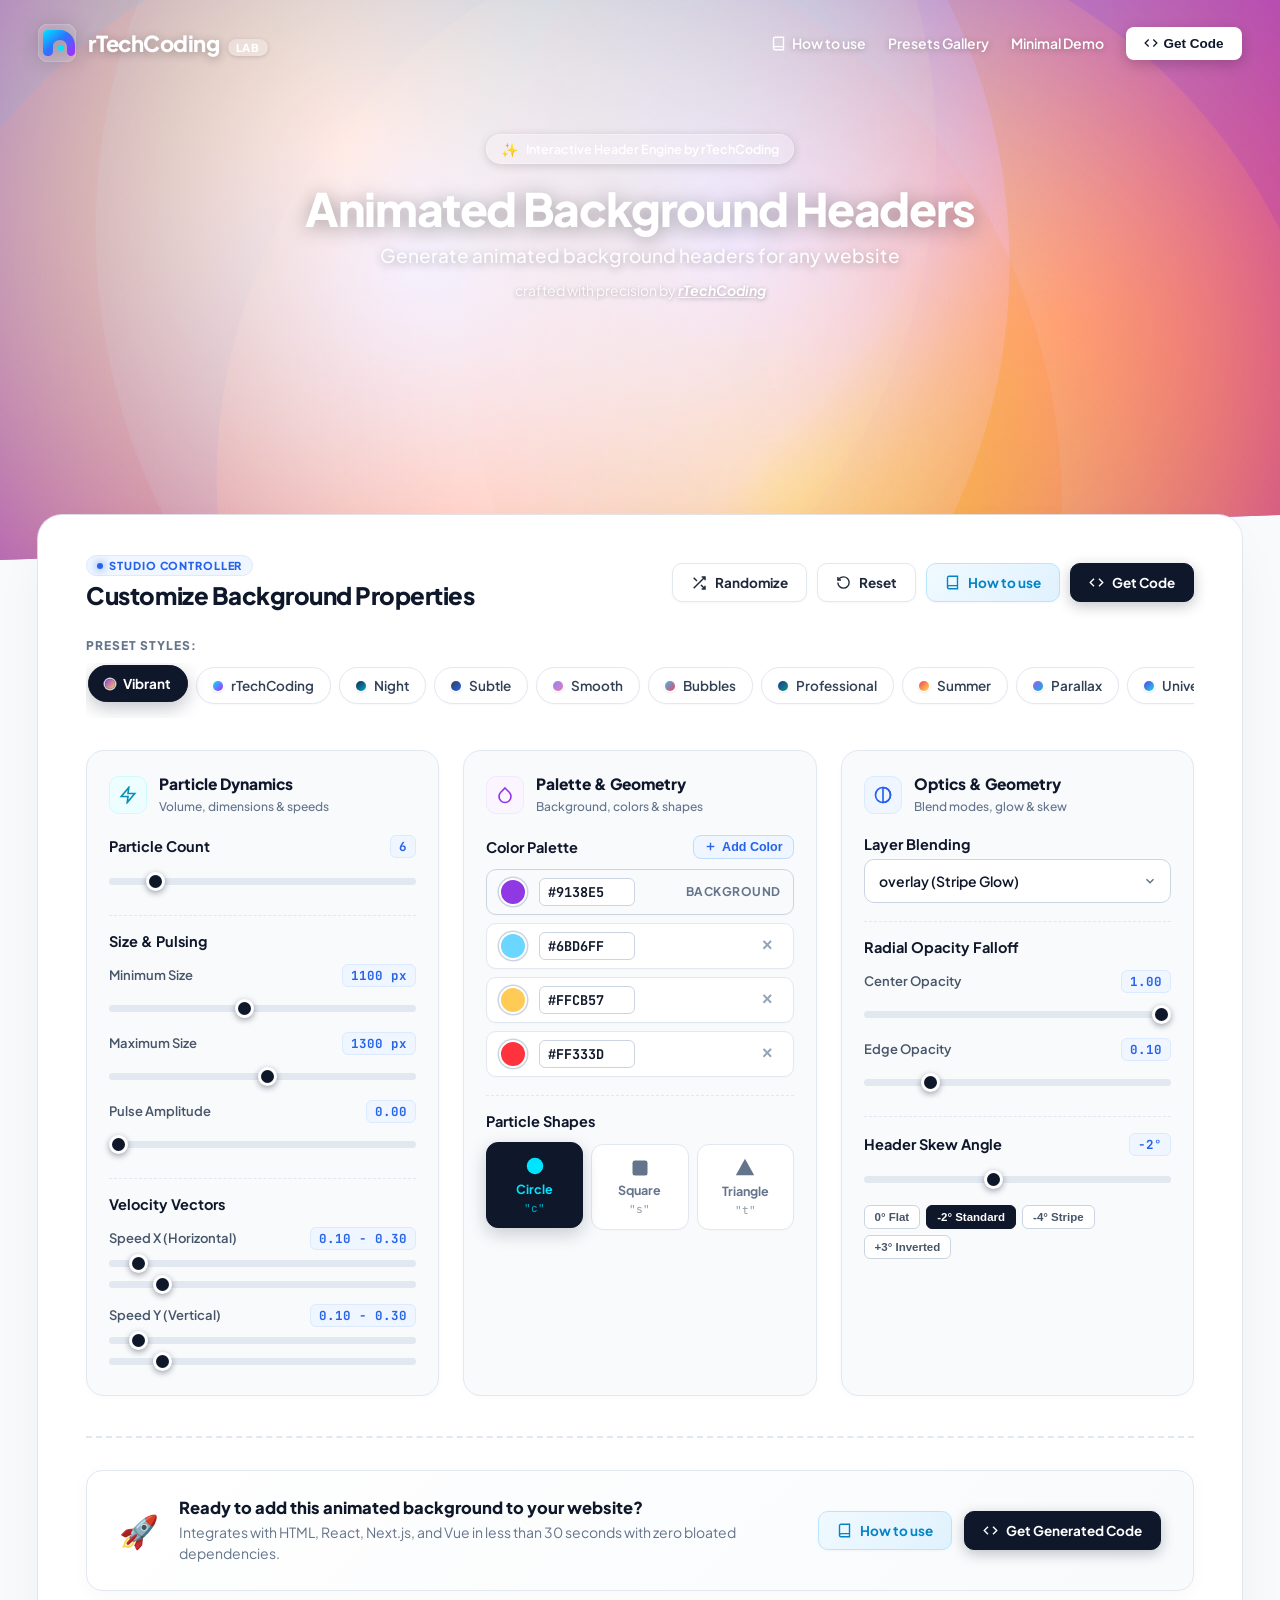
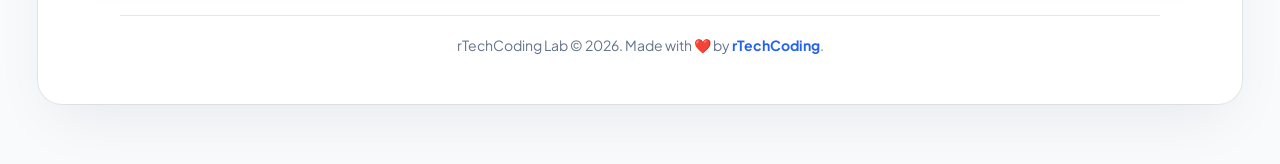
==== index.html @ a8a05273 "Fix formatting of stylesheet link in index.html changes" ====
<!DOCTYPE html>
<html lang="en">
<head>
  <meta charset="utf-8"> 
  <title>Animated Background Headers - Generate animated background headers for any website</title>
  <meta name="description" content="Generate animated background headers for any website. Interactive tool by rTechCoding replacing Finisher Header.">
  <meta name="viewport" content="width=device-width, initial-scale=1">
  <link rel="preconnect" href="https://fonts.googleapis.com">
  <link rel="preconnect" href="https://fonts.gstatic.com" crossorigin>
  <link href="https://fonts.googleapis.com/css2?family=Plus+Jakarta+Sans:wght@400;500;600;700;800&family=JetBrains+Mono:wght@500;700&display=swap" rel="stylesheet">
  <link rel="stylesheet" href="styles.css"> 
  <link rel="icon" type="image/svg+xml" href="data:image/svg+xml,<svg xmlns='http://www.w3.org/2000/svg' viewBox='0 0 100 100'><defs><linearGradient id='g' x1='0%25' y1='0%25' x2='100%25' y2='100%25'><stop offset='0%25' stop-color='%2300E5FF'/><stop offset='50%25' stop-color='%232878FF'/><stop offset='100%25' stop-color='%23B323FF'/></linearGradient></defs><rect width='100' height='100' rx='24' fill='%23050918'/><path d='M25 15 C18 15 12 21 12 30 L12 70 C12 78 18 84 26 84 C34 84 40 78 40 70 L40 56 C40 48 48 40 58 40 C68 40 76 48 76 58 L76 72 C76 79 82 84 89 84 C96 84 100 79 100 72 L100 54 C100 32 82 15 60 15 Z' fill='url(%23g)' transform='scale(0.85) translate(8,8)'/></svg>">
</head>
<body>

  <!-- =========================================================================
       1. The Live Animated Header (Hero Section)
       ========================================================================= -->
  <div class="header finisher-header rtechcoding-header" id="mainHeader">
    
    <!-- Top Nav -->
    <header class="top-nav center wide">
      <a href="#" class="brand-link" title="rTechCoding Header Generator">
        <svg class="brand-logo-svg" viewBox="0 0 38 38" fill="none" xmlns="http://www.w3.org/2000/svg">
          <defs>
            <linearGradient id="brandGrad" x1="0%" y1="0%" x2="100%" y2="100%">
              <stop offset="0%" stop-color="#00E5FF"/>
              <stop offset="45%" stop-color="#2878FF"/>
              <stop offset="100%" stop-color="#B323FF"/>
            </linearGradient>
          </defs>
          <rect width="38" height="38" rx="10" fill="rgba(255,255,255,0.18)" stroke="rgba(255,255,255,0.25)" stroke-width="1"/>
          <path d="M10 6 C7 6 5 8 5 11 L5 27 C5 30 7 32 10 32 C13 32 15 30 15 27 L15 22 C15 19 18 16 22 16 C26 16 29 19 29 23 L29 28 C29 30 31 32 33 32 C35 32 37 30 37 28 L37 21 C37 13 30 6 22 6 Z" fill="url(#brandGrad)"/>
          <circle cx="23" cy="24" r="3" fill="#00E5FF"/>
        </svg>
        <div class="brand-text-wrap">
          <span class="brand-name">rTechCoding</span>
          <span class="brand-tag">Lab</span>
        </div>
      </a>

      <div class="fake-menu">
        <a href="javascript:void(0)" class="fake-menu-item" id="topNavHowToUse">
          <svg width="15" height="15" viewBox="0 0 24 24" fill="none" stroke="currentColor" stroke-width="2.2"><path d="M4 19.5A2.5 2.5 0 0 1 6.5 17H20"/><path d="M6.5 2H20v20H6.5A2.5 2.5 0 0 1 4 19.5v-15A2.5 2.5 0 0 1 6.5 2z"/></svg>
          How to use
        </a>
        <a href="demo-presets.html" class="fake-menu-item">Presets Gallery</a>
        <a href="demo-minimal.html" class="fake-menu-item">Minimal Demo</a>
        <span class="fake-menu-item">
          <button class="btn-top-cta" id="topNavGetCode">
            <svg width="14" height="14" viewBox="0 0 24 24" fill="none" stroke="currentColor" stroke-width="2.2"><polyline points="16 18 22 12 16 6"/><polyline points="8 6 2 12 8 18"/></svg>
            Get Code
          </button>
        </span>
      </div>
    </header>

    <!-- Intro Text -->
    <div class="intro center narrow">
      <div class="intro-pill">
        <span class="sparkle-icon">✨</span>
        <span>Interactive Header Engine by rTechCoding</span>
      </div>
      <h1>Animated Background Headers</h1>
      <h3>Generate animated background headers for any website</h3>
      <div class="signature">
        crafted with precision by <a href="https://rtechcoding.com" target="_blank" rel="noopener">rTechCoding</a>
      </div>
    </div>

  </div>

  <!-- =========================================================================
       2. Configuration Controls Studio (High Aesthetics Upgrade)
       ========================================================================= -->
  <main class="content center wide">
    
    <!-- Studio Header & Action Bar -->
    <div class="studio-header-bar">
      <div class="studio-title-block">
        <div class="studio-badge">
          <span class="pulse-dot"></span>
          <span>STUDIO CONTROLLER</span>
        </div>
        <h2 class="studio-heading">Customize Background Properties</h2>
      </div>

      <!-- Action Buttons -->
      <div class="buttons">
        <button class="btn-action btn-random" id="btnRandomize" title="Randomize Configuration">
          <svg width="16" height="16" viewBox="0 0 24 24" fill="none" stroke="currentColor" stroke-width="2.2"><path d="M16 3h5v5M4 20L21 3M21 16v5h-5M15 15l6 6M4 4l5 5"/></svg>
          <span>Randomize</span>
        </button>
        <button class="btn-action" id="btnReset" title="Reset to Defaults">
          <svg width="15" height="15" viewBox="0 0 24 24" fill="none" stroke="currentColor" stroke-width="2.2"><path d="M3 12a9 9 0 1 0 9-9 9.75 9.75 0 0 0-6.74 2.74L3 8"/><path d="M3 3v5h5"/></svg>
          <span>Reset</span>
        </button>
        <button class="btn-action btn-how-to-use" id="btnHowToUse" title="Open Implementation Guide">
          <svg width="15" height="15" viewBox="0 0 24 24" fill="none" stroke="currentColor" stroke-width="2.2"><path d="M4 19.5A2.5 2.5 0 0 1 6.5 17H20"/><path d="M6.5 2H20v20H6.5A2.5 2.5 0 0 1 4 19.5v-15A2.5 2.5 0 0 1 6.5 2z"/></svg>
          <span>How to use</span>
        </button>
        <button class="btn-action btn-code btn-glow" id="btnGetCode" title="Export Ready Code">
          <svg width="15" height="15" viewBox="0 0 24 24" fill="none" stroke="currentColor" stroke-width="2.2"><polyline points="16 18 22 12 16 6"/><polyline points="8 6 2 12 8 18"/></svg>
          <span>Get Code</span>
        </button>
      </div>
    </div>

    <!-- Presets Palette Bar with Visual Color Dots -->
    <div class="presets-section">
      <span class="presets-label">Preset Styles:</span>
      <div class="presets" id="presetsBar">
        <div class="toggle active" data-preset="vibrant">
          <span class="preset-dot" style="background: linear-gradient(135deg, #9138e5, #ffcb57);"></span>
          <span>Vibrant</span>
        </div>
        <div class="toggle" data-preset="rtechcyber">
          <span class="preset-dot" style="background: linear-gradient(135deg, #00E5FF, #B323FF);"></span>
          <span>rTechCoding</span>
        </div>
        <div class="toggle" data-preset="night">
          <span class="preset-dot" style="background: linear-gradient(135deg, #142850, #00a8cc);"></span>
          <span>Night</span>
        </div>
        <div class="toggle" data-preset="subtle">
          <span class="preset-dot" style="background: linear-gradient(135deg, #374151, #2563eb);"></span>
          <span>Subtle</span>
        </div>
        <div class="toggle" data-preset="smooth">
          <span class="preset-dot" style="background: linear-gradient(135deg, #818cf8, #f472b6);"></span>
          <span>Smooth</span>
        </div>
        <div class="toggle" data-preset="bubbles">
          <span class="preset-dot" style="background: linear-gradient(135deg, #38bdf8, #f43f5e);"></span>
          <span>Bubbles</span>
        </div>
        <div class="toggle" data-preset="professional">
          <span class="preset-dot" style="background: linear-gradient(135deg, #1e3a8a, #0d9488);"></span>
          <span>Professional</span>
        </div>
        <div class="toggle" data-preset="summer">
          <span class="preset-dot" style="background: linear-gradient(135deg, #f43f5e, #fde047);"></span>
          <span>Summer</span>
        </div>
        <div class="toggle" data-preset="parallax">
          <span class="preset-dot" style="background: linear-gradient(135deg, #a855f7, #06b6d4);"></span>
          <span>Parallax</span>
        </div>
        <div class="toggle" data-preset="universe">
          <span class="preset-dot" style="background: linear-gradient(135deg, #4f46e5, #22d3ee);"></span>
          <span>Universe</span>
        </div>
      </div>
    </div>

    <!-- 3-Column Configuration Grid with Dedicated Control Cards -->
    <div class="configure-wrap">
      <div class="config">

        <!-- Column 1: Particles, Size, Speed -->
        <div class="control-card">
          <div class="card-header">
            <div class="card-icon-wrap icon-cyan">
              <svg width="18" height="18" viewBox="0 0 24 24" fill="none" stroke="currentColor" stroke-width="2.2"><path d="M13 2L3 14h9l-1 8 10-12h-9l1-8z"/></svg>
            </div>
            <div class="card-header-text">
              <h4>Particle Dynamics</h4>
              <span class="card-desc">Volume, dimensions & speeds</span>
            </div>
          </div>
          
          <!-- Count -->
          <div class="row">
            <div class="label">
              <span>Particle Count</span>
              <span class="sub-info" id="valCount">6</span>
            </div>
            <div class="slider-wrap">
              <input type="range" id="paramCount" min="1" max="40" step="1" value="6">
            </div>
          </div>

          <!-- Size & Pulse -->
          <div class="row divider-top">
            <div class="label">
              <span>Size & Pulsing</span>
            </div>
            
            <div class="sub-label">
              <span>Minimum Size</span>
              <span class="sub-info" id="valSizeMin">1100 px</span>
            </div>
            <div class="slider-wrap">
              <input type="range" id="paramSizeMin" min="20" max="2500" step="20" value="1100">
            </div>

            <div class="sub-label">
              <span>Maximum Size</span>
              <span class="sub-info" id="valSizeMax">1300 px</span>
            </div>
            <div class="slider-wrap">
              <input type="range" id="paramSizeMax" min="20" max="2500" step="20" value="1300">
            </div>

            <div class="sub-label">
              <span>Pulse Amplitude</span>
              <span class="sub-info" id="valPulse">0.00</span>
            </div>
            <div class="slider-wrap">
              <input type="range" id="paramPulse" min="0" max="1" step="0.05" value="0">
            </div>
          </div>

          <!-- Speed -->
          <div class="row divider-top">
            <div class="label">
              <span>Velocity Vectors</span>
            </div>

            <div class="sub-label">
              <span>Speed X (Horizontal)</span>
              <span class="sub-info" id="valSpeedX">0.10 - 0.30</span>
            </div>
            <div class="dual-range-track">
              <input type="range" id="paramSpeedXMin" min="0" max="1.5" step="0.05" value="0.10">
              <input type="range" id="paramSpeedXMax" min="0" max="2.0" step="0.05" value="0.30">
            </div>

            <div class="sub-label" style="margin-top: 10px;">
              <span>Speed Y (Vertical)</span>
              <span class="sub-info" id="valSpeedY">0.10 - 0.30</span>
            </div>
            <div class="dual-range-track">
              <input type="range" id="paramSpeedYMin" min="0" max="1.5" step="0.05" value="0.10">
              <input type="range" id="paramSpeedYMax" min="0" max="2.0" step="0.05" value="0.30">
            </div>
          </div>

        </div>

        <!-- Column 2: Colors & Shapes -->
        <div class="control-card">
          <div class="card-header">
            <div class="card-icon-wrap icon-purple">
              <svg width="18" height="18" viewBox="0 0 24 24" fill="none" stroke="currentColor" stroke-width="2.2"><path d="M12 2.69l5.66 5.66a8 8 0 1 1-11.31 0z"/></svg>
            </div>
            <div class="card-header-text">
              <h4>Palette & Geometry</h4>
              <span class="card-desc">Background, colors & shapes</span>
            </div>
          </div>

          <!-- Colors -->
          <div class="row">
            <div class="color-title">
              <span class="label" style="margin: 0;">Color Palette</span>
              <button class="add" id="btnAddColor">
                <svg width="13" height="13" viewBox="0 0 24 24" fill="none" stroke="currentColor" stroke-width="2.5"><line x1="12" y1="5" x2="12" y2="19"/><line x1="5" y1="12" x2="19" y2="12"/></svg>
                <span>Add Color</span>
              </button>
            </div>

            <div class="colors-wrap">
              <!-- Background Swatch -->
              <div class="swatch-row swatch-row-bg">
                <div class="swatch">
                  <div class="swatch-preview" id="bgSwatchPreview" style="background-color: #9138e5;">
                    <input type="color" id="paramBgColor" value="#9138e5">
                  </div>
                  <input type="text" class="color-hex-text" id="paramBgColorText" value="#9138E5">
                </div>
                <span class="badge-bg-label">Background</span>
              </div>

              <!-- Particle Colors List -->
              <div id="particleColorsList" class="colors-wrap">
                <!-- Dynamically populated -->
              </div>
            </div>
          </div>

          <!-- Shapes with SVG Icons -->
          <div class="row divider-top">
            <div class="label">
              <span>Particle Shapes</span>
            </div>
            <div class="shapes-modern-grid" id="shapesGroup">
              <div class="shape-toggle-card active" data-shape="c">
                <svg width="22" height="22" viewBox="0 0 24 24" fill="currentColor"><circle cx="12" cy="12" r="9"/></svg>
                <span class="shape-title">Circle</span>
                <span class="shape-code">"c"</span>
              </div>
              <div class="shape-toggle-card" data-shape="s">
                <svg width="20" height="20" viewBox="0 0 24 24" fill="currentColor"><rect x="3" y="3" width="18" height="18" rx="3"/></svg>
                <span class="shape-title">Square</span>
                <span class="shape-code">"s"</span>
              </div>
              <div class="shape-toggle-card" data-shape="t">
                <svg width="22" height="22" viewBox="0 0 24 24" fill="currentColor"><polygon points="12 2 22 20 2 20"/></svg>
                <span class="shape-title">Triangle</span>
                <span class="shape-code">"t"</span>
              </div>
            </div>
          </div>

        </div>

        <!-- Column 3: Blending, Opacity, Skew -->
        <div class="control-card">
          <div class="card-header">
            <div class="card-icon-wrap icon-blue">
              <svg width="18" height="18" viewBox="0 0 24 24" fill="none" stroke="currentColor" stroke-width="2.2"><circle cx="12" cy="12" r="10"/><path d="M12 2a10 10 0 0 1 0 20v-20z"/></svg>
            </div>
            <div class="card-header-text">
              <h4>Optics & Geometry</h4>
              <span class="card-desc">Blend modes, glow & skew</span>
            </div>
          </div>

          <!-- Blending Mode -->
          <div class="row">
            <div class="label">
              <span>Layer Blending</span>
            </div>
            <div class="select-wrapper">
              <select class="select-input" id="paramBlending">
                <option value="overlay" selected>overlay (Stripe Glow)</option>
                <option value="screen">screen (High Brightness)</option>
                <option value="lighten">lighten (Ambient Tint)</option>
                <option value="color-dodge">color-dodge (Cyber Glow)</option>
                <option value="soft-light">soft-light (Delicate Contrast)</option>
                <option value="hard-light">hard-light (Punchy)</option>
                <option value="none">none (Solid source-over)</option>
              </select>
              <svg class="select-arrow" width="14" height="14" viewBox="0 0 24 24" fill="none" stroke="currentColor" stroke-width="2.5"><polyline points="6 9 12 15 18 9"/></svg>
            </div>
          </div>

          <!-- Opacity -->
          <div class="row divider-top">
            <div class="label">
              <span>Radial Opacity Falloff</span>
            </div>

            <div class="sub-label">
              <span>Center Opacity</span>
              <span class="sub-info" id="valOpacityCenter">1.00</span>
            </div>
            <div class="slider-wrap">
              <input type="range" id="paramOpacityCenter" min="0" max="1" step="0.05" value="1.00">
            </div>

            <div class="sub-label">
              <span>Edge Opacity</span>
              <span class="sub-info" id="valOpacityEdge">0.10</span>
            </div>
            <div class="slider-wrap">
              <input type="range" id="paramOpacityEdge" min="0" max="0.5" step="0.02" value="0.10">
            </div>
          </div>

          <!-- Skew -->
          <div class="row divider-top">
            <div class="label">
              <span>Header Skew Angle</span>
              <span class="sub-info" id="valSkew">-2°</span>
            </div>
            <div class="slider-wrap">
              <input type="range" id="paramSkew" min="-12" max="12" step="0.5" value="-2">
            </div>

            <div class="skew-quick-chips">
              <button class="chip-btn" data-skew="0">0° Flat</button>
              <button class="chip-btn active" data-skew="-2">-2° Standard</button>
              <button class="chip-btn" data-skew="-4">-4° Stripe</button>
              <button class="chip-btn" data-skew="3">+3° Inverted</button>
            </div>
          </div>

        </div>

      </div>
    </div>

    <!-- Quick Action Banner inside Content -->
    <div class="studio-bottom-banner">
      <div class="banner-badge-icon">🚀</div>
      <div class="banner-text">
        <h4>Ready to add this animated background to your website?</h4>
        <p>Integrates with HTML, React, Next.js, and Vue in less than 30 seconds with zero bloated dependencies.</p>
      </div>
      <div class="banner-actions">
        <button class="btn-action btn-how-to-use" onclick="document.getElementById('btnHowToUse').click()">
          <svg width="15" height="15" viewBox="0 0 24 24" fill="none" stroke="currentColor" stroke-width="2.2"><path d="M4 19.5A2.5 2.5 0 0 1 6.5 17H20"/><path d="M6.5 2H20v20H6.5A2.5 2.5 0 0 1 4 19.5v-15A2.5 2.5 0 0 1 6.5 2z"/></svg>
          <span>How to use</span>
        </button>
        <button class="btn-action btn-code btn-glow" onclick="document.getElementById('btnGetCode').click()">
          <svg width="15" height="15" viewBox="0 0 24 24" fill="none" stroke="currentColor" stroke-width="2.2"><polyline points="16 18 22 12 16 6"/><polyline points="8 6 2 12 8 18"/></svg>
          <span>Get Generated Code</span>
        </button>
      </div>
    </div>

    <!-- Footer -->
    <footer class="footer center wide">
      <p>rTechCoding Lab &copy; 2026. Made with ❤️ by <a href="https://rtechcoding.com" target="_blank" rel="noopener">rTechCoding</a>.</p>
    </footer>

  </main>

  <!-- =========================================================================
       3. "How to Use & All Code" POPUP MODAL (Opens on "How to use" or "Get Code")
       ========================================================================= -->
  <div class="modal-backdrop" id="howToUseModal">
    <div class="modal-window modal-wide">
      
      <!-- Modal Header -->
      <div class="modal-header">
        <div class="modal-title-wrap">
          <div class="modal-badge-tag">Implementation Guide</div>
          <h3>How to use Animated Background Headers</h3>
        </div>
        <button class="btn-close-modal" id="btnCloseModal" title="Close Popup">&times;</button>
      </div>

      <!-- Modal Body: Step by Step Guide & Code Sections -->
      <div class="modal-body">
        
        <!-- Step 1 -->
        <div class="modal-step">
          <div class="step-num-badge">1</div>
          <div class="step-details">
            <h4>Add HTML container element</h4>
            <p>Ensure your header container has a defined width and height, and add the <code>finisher-header</code> class.</p>
            <div class="code-snippet-box">
              <div class="code-snippet-header">
                <span>HTML</span>
                <button class="btn-copy-snippet" onclick="copySnippetText(this, 'step1Code')">Copy</button>
              </div>
              <pre class="hljs" id="step1Code"><code>&lt;<span class="hljs-tag">div</span> <span class="hljs-attr">class</span>=<span class="hljs-string">"header finisher-header"</span> <span class="hljs-attr">style</span>=<span class="hljs-string">"width: 100%; height: 350px;"</span>&gt;
  <span class="hljs-comment">&lt;!-- Your logo, navigation, or hero content --&gt;</span>
&lt;/<span class="hljs-tag">div</span>&gt;</code></pre>
            </div>
          </div>
        </div>

        <!-- Step 2 -->
        <div class="modal-step">
          <div class="step-num-badge">2</div>
          <div class="step-details">
            <h4>Include the library script</h4>
            <p>Download or link <code>rtechcoding-header.js</code> right before the closing <code>&lt;/body&gt;</code> tag.</p>
            <div class="code-snippet-box">
              <div class="code-snippet-header">
                <span>HTML</span>
                <button class="btn-copy-snippet" onclick="copySnippetText(this, 'step2Code')">Copy</button>
              </div>
              <pre class="hljs" id="step2Code"><code>&lt;<span class="hljs-tag">script</span> <span class="hljs-attr">src</span>=<span class="hljs-string">"rtechcoding-header.js"</span> <span class="hljs-attr">type</span>=<span class="hljs-string">"text/javascript"</span>&gt;&lt;/<span class="hljs-tag">script</span>&gt;</code></pre>
            </div>
            <div style="margin-top: 10px;">
              <a href="rtechcoding-header.js" download="rtechcoding-header.js" class="btn-download-script">
                <svg width="15" height="15" viewBox="0 0 24 24" fill="none" stroke="currentColor" stroke-width="2"><path d="M21 15v4a2 2 0 0 1-2 2H5a2 2 0 0 1-2-2v-4"/><polyline points="7 10 12 15 17 10"/><line x1="12" y1="15" x2="12" y2="3"/></svg>
                <span>Download rtechcoding-header.js</span>
              </a>
            </div>
          </div>
        </div>

        <!-- Step 3 -->
        <div class="modal-step">
          <div class="step-num-badge">3</div>
          <div class="step-details">
            <h4>Run the script with your custom configuration</h4>
            <p>Paste your current customized settings below. This live snippet updates automatically with all slider and color adjustments from the studio:</p>
            <div class="code-snippet-box">
              <div class="code-snippet-header">
                <span>JAVASCRIPT</span>
                <button class="btn-copy-snippet" id="btnCopyStep3">Copy Script</button>
              </div>
              <pre class="hljs" id="step3Code"><code></code></pre>
            </div>
          </div>
        </div>

      </div>

      <!-- Modal Footer -->
      <div class="modal-footer">
        <button class="btn-action" id="btnCopyFullSnippet">
          <span>📋</span> Copy Full HTML + JS
        </button>
        <button class="btn-action btn-code" id="btnModalCloseAction">Close</button>
      </div>

    </div>
  </div>

  <!-- Toast Notification -->
  <div class="toast" id="appToast">Code copied to clipboard!</div>

  <!-- Scripts -->
  <script src="rtechcoding-header.js"></script>
  <script src="app.js"></script>
</body>
</html>
---- styles.css ----
/* ==========================================================================
   rTechCoding Animated Background Headers - High Aesthetics Studio Styles
   ========================================================================== */

* {
  box-sizing: border-box;
  margin: 0;
  padding: 0;
}

html, body {
  width: 100%;
  min-height: 100%;
  font-family: 'Plus Jakarta Sans', -apple-system, BlinkMacSystemFont, 'Segoe UI', Roboto, sans-serif;
  color: #0f172a;
  background-color: #f8fafc;
  -webkit-font-smoothing: antialiased;
  -moz-osx-font-smoothing: grayscale;
}

/* ==========================================================================
   1. The Live Animated Header (Hero Area)
   ========================================================================== */

.finisher-header, .rtechcoding-header {
  position: relative;
  overflow: hidden;
  isolation: isolate;
  color: #ffffff;
  width: 100%;
  height: 560px;
  background-color: #9138e5;
  display: flex;
  flex-direction: column;
  justify-content: flex-start;
  transition: background-color 0.25s ease;
}

@media (max-width: 1040px) {
  .finisher-header, .rtechcoding-header {
    height: 480px;
  }
}

@media (max-width: 640px) {
  .finisher-header, .rtechcoding-header {
    height: 420px;
  }
}

/* Canvas element inserted dynamically */
.finisher-canvas, .rtechcoding-canvas {
  position: absolute;
  top: 0;
  left: 0;
  width: 100%;
  height: 100%;
  z-index: 0;
  pointer-events: none;
}

/* Containers */
.center {
  margin: 0 auto;
}

.center.wide {
  width: 1220px;
  max-width: 94%;
}

.center.narrow {
  width: 760px;
  max-width: 92%;
}

/* ==========================================================================
   Header Navigation Bar
   ========================================================================== */

header.top-nav {
  display: flex;
  justify-content: space-between;
  align-items: center;
  padding: 24px 0;
  position: relative;
  z-index: 10;
}

.brand-link {
  display: flex;
  align-items: center;
  gap: 12px;
  text-decoration: none;
  color: #ffffff;
}

.brand-logo-svg {
  width: 38px;
  height: 38px;
  filter: drop-shadow(0 2px 10px rgba(0, 0, 0, 0.3));
}

.brand-text-wrap {
  display: flex;
  align-items: baseline;
  gap: 8px;
}

.brand-name {
  font-weight: 800;
  font-size: 22px;
  letter-spacing: -0.02em;
  color: #ffffff;
  text-shadow: 0 2px 10px rgba(0, 0, 0, 0.3);
}

.brand-tag {
  font-size: 11px;
  font-weight: 800;
  text-transform: uppercase;
  letter-spacing: 0.08em;
  padding: 2px 8px;
  border-radius: 9999px;
  background: rgba(255, 255, 255, 0.25);
  color: #ffffff;
  box-shadow: 0 1px 4px rgba(0, 0, 0, 0.15);
}

.fake-menu {
  display: flex;
  align-items: center;
}

.fake-menu-item {
  display: inline-flex;
  align-items: center;
  gap: 6px;
  margin-left: 22px;
  color: #ffffff;
  font-size: 14px;
  font-weight: 600;
  text-decoration: none;
  text-shadow: 0 1px 6px rgba(0, 0, 0, 0.25);
  transition: opacity 0.2s ease;
  cursor: pointer;
}

.fake-menu-item:hover {
  opacity: 0.8;
}

.btn-top-cta {
  display: inline-flex;
  align-items: center;
  gap: 6px;
  background: #ffffff;
  color: #0f172a;
  border: none;
  padding: 9px 18px;
  border-radius: 8px;
  font-weight: 700;
  font-size: 13.5px;
  cursor: pointer;
  box-shadow: 0 4px 14px rgba(0, 0, 0, 0.2);
  transition: all 0.2s ease;
}

.btn-top-cta:hover {
  background: #f1f5f9;
  transform: translateY(-1px);
}

/* ==========================================================================
   Header Intro Hero
   ========================================================================== */

.intro {
  text-align: center;
  display: flex;
  flex-direction: column;
  align-items: center;
  position: relative;
  z-index: 10;
  padding-top: 48px;
}

@media (max-width: 1200px) {
  .intro {
    padding-top: 30px;
  }
}

.intro-pill {
  display: inline-flex;
  align-items: center;
  gap: 8px;
  background: rgba(255, 255, 255, 0.18);
  backdrop-filter: blur(10px);
  -webkit-backdrop-filter: blur(10px);
  padding: 5px 14px;
  border-radius: 9999px;
  border: 1px solid rgba(255, 255, 255, 0.3);
  font-size: 12.5px;
  font-weight: 600;
  color: #ffffff;
  box-shadow: 0 2px 10px rgba(0, 0, 0, 0.15);
  margin-bottom: 8px;
}

.sparkle-icon {
  font-size: 14px;
}

.intro h1 {
  margin: 10px 0 8px;
  font-weight: 800;
  font-size: 46px;
  letter-spacing: -0.03em;
  line-height: 1.15;
  color: #ffffff;
  text-shadow: 0 3px 20px rgba(0, 0, 0, 0.35);
}

@media (max-width: 640px) {
  .intro h1 {
    font-size: 30px;
  }
}

.intro h3 {
  font-weight: 500;
  font-size: 19px;
  margin: 0 0 14px;
  color: rgba(255, 255, 255, 0.95);
  text-shadow: 0 2px 10px rgba(0, 0, 0, 0.3);
}

@media (max-width: 640px) {
  .intro h3 {
    font-size: 15px;
  }
}

.intro .signature {
  font-size: 14px;
  color: rgba(255, 255, 255, 0.9);
  text-shadow: 0 1px 4px rgba(0, 0, 0, 0.3);
}

.intro .signature a {
  text-decoration: underline;
  font-style: italic;
  font-weight: 700;
  color: #ffffff;
}

.intro .signature a:hover {
  text-decoration: none;
}

/* ==========================================================================
   2. Configuration Studio (Attractive Modern Card)
   ========================================================================== */

.content {
  position: relative;
  z-index: 20;
  background-color: #ffffff;
  border-radius: 24px;
  box-shadow: 0 24px 60px -15px rgba(15, 23, 42, 0.08), 0 0 0 1px rgba(226, 232, 240, 0.85);
  padding: 40px 48px;
  margin-top: -45px;
  margin-bottom: 60px;
}

@media (max-width: 900px) {
  .content {
    padding: 28px 24px;
    margin-top: -25px;
    border-radius: 16px;
  }
}

/* Studio Header & Action Bar */
.studio-header-bar {
  display: flex;
  justify-content: space-between;
  align-items: center;
  margin-bottom: 28px;
  flex-wrap: wrap;
  gap: 16px;
}

.studio-title-block {
  display: flex;
  flex-direction: column;
  gap: 4px;
}

.studio-badge {
  display: inline-flex;
  align-items: center;
  gap: 6px;
  font-size: 11px;
  font-weight: 800;
  letter-spacing: 0.08em;
  color: #2563eb;
  background: #eff6ff;
  border: 1px solid #dbeafe;
  padding: 3px 10px;
  border-radius: 9999px;
  width: fit-content;
}

.pulse-dot {
  width: 6px;
  height: 6px;
  border-radius: 50%;
  background: #2563eb;
  box-shadow: 0 0 8px #2563eb;
  animation: pulseDot 2s infinite;
}

@keyframes pulseDot {
  0% { transform: scale(0.9); opacity: 0.7; }
  50% { transform: scale(1.3); opacity: 1; }
  100% { transform: scale(0.9); opacity: 0.7; }
}

.studio-heading {
  font-size: 24px;
  font-weight: 800;
  color: #0f172a;
  letter-spacing: -0.02em;
}

/* Action Buttons (Randomize, Reset, How to Use, Get Code) */
.buttons {
  display: flex;
  align-items: center;
  gap: 10px;
  flex-wrap: wrap;
}

.btn-action {
  display: inline-flex;
  align-items: center;
  gap: 8px;
  padding: 10px 18px;
  font-size: 13.5px;
  font-weight: 700;
  border-radius: 10px;
  cursor: pointer;
  border: 1.5px solid #e2e8f0;
  background: #ffffff;
  color: #1e293b;
  box-shadow: 0 1px 3px rgba(0, 0, 0, 0.04);
  transition: all 0.2s cubic-bezier(0.16, 1, 0.3, 1);
  font-family: inherit;
}

.btn-action:hover {
  background: #f8fafc;
  border-color: #cbd5e1;
  transform: translateY(-2px);
  box-shadow: 0 6px 16px rgba(0, 0, 0, 0.08);
}

.btn-action.btn-how-to-use {
  background: linear-gradient(135deg, #f0f9ff 0%, #e0f2fe 100%);
  border-color: #bae6fd;
  color: #0284c7;
}

.btn-action.btn-how-to-use:hover {
  background: #0284c7;
  color: #ffffff;
  border-color: #0284c7;
  box-shadow: 0 6px 18px rgba(2, 132, 199, 0.3);
}

.btn-action.btn-code {
  background: #0f172a;
  color: #ffffff;
  border-color: #0f172a;
  box-shadow: 0 4px 14px rgba(15, 23, 42, 0.25);
}

.btn-action.btn-code:hover {
  background: linear-gradient(135deg, #00E5FF, #2878FF, #B323FF);
  border-color: transparent;
  box-shadow: 0 6px 20px rgba(40, 120, 255, 0.45);
}

/* ==========================================================================
   Presets Palette Bar
   ========================================================================== */

.presets-section {
  margin-bottom: 32px;
}

.presets-label {
  font-size: 12px;
  font-weight: 800;
  text-transform: uppercase;
  letter-spacing: 0.08em;
  color: #64748b;
  margin-bottom: 10px;
  display: block;
}

.presets {
  display: flex;
  width: 100%;
  gap: 8px;
  overflow-x: auto;
  padding: 4px 2px 14px;
}

.presets::-webkit-scrollbar {
  height: 6px;
}
.presets::-webkit-scrollbar-thumb {
  background: #cbd5e1;
  border-radius: 6px;
}

.presets .toggle {
  display: inline-flex;
  align-items: center;
  gap: 8px;
  padding: 9px 16px;
  border-radius: 9999px;
  border: 1.5px solid #e2e8f0;
  background: #ffffff;
  font-size: 13.5px;
  font-weight: 600;
  color: #334155;
  cursor: pointer;
  transition: all 0.2s cubic-bezier(0.16, 1, 0.3, 1);
  white-space: nowrap;
  box-shadow: 0 1px 2px rgba(0, 0, 0, 0.03);
  user-select: none;
}

.preset-dot {
  width: 10px;
  height: 10px;
  border-radius: 50%;
  box-shadow: 0 0 0 1.5px rgba(255, 255, 255, 0.8), 0 1px 3px rgba(0, 0, 0, 0.25);
  flex-shrink: 0;
}

.presets .toggle:hover {
  border-color: #94a3b8;
  color: #0f172a;
  transform: translateY(-1px);
  background: #f8fafc;
}

.presets .toggle.active {
  background: #0f172a;
  color: #ffffff;
  border-color: #0f172a;
  font-weight: 700;
  transform: translateY(-2px);
  box-shadow: 0 6px 18px rgba(15, 23, 42, 0.25);
}

/* ==========================================================================
   3-Column Configuration Grid with Dedicated Control Cards
   ========================================================================== */

.configure-wrap {
  border-bottom: 2px dashed #e2e8f0;
  padding-bottom: 40px;
  margin-bottom: 32px;
}

.config {
  display: grid;
  grid-template-columns: repeat(3, 1fr);
  gap: 24px;
}

@media (max-width: 1080px) {
  .config {
    grid-template-columns: 1fr;
    gap: 20px;
  }
}

/* Dedicated Control Card */
.control-card {
  background: #f8fafc;
  border: 1.5px solid #e2e8f0;
  border-radius: 18px;
  padding: 24px 22px;
  display: flex;
  flex-direction: column;
  gap: 18px;
  transition: all 0.25s ease;
  box-shadow: 0 2px 6px rgba(15, 23, 42, 0.02);
}

.control-card:hover {
  border-color: #cbd5e1;
  box-shadow: 0 10px 30px -10px rgba(15, 23, 42, 0.08);
  background: #ffffff;
}

.card-header {
  display: flex;
  align-items: center;
  gap: 12px;
  margin-bottom: 2px;
}

.card-icon-wrap {
  width: 38px;
  height: 38px;
  border-radius: 10px;
  display: flex;
  align-items: center;
  justify-content: center;
  flex-shrink: 0;
}

.icon-cyan {
  background: #ecfeff;
  color: #0891b2;
  border: 1px solid #cffafe;
}

.icon-purple {
  background: #faf5ff;
  color: #9333ea;
  border: 1px solid #f3e8ff;
}

.icon-blue {
  background: #eff6ff;
  color: #2563eb;
  border: 1px solid #dbeafe;
}

.card-header-text h4 {
  font-size: 15.5px;
  font-weight: 800;
  color: #0f172a;
  line-height: 1.2;
}

.card-desc {
  font-size: 12px;
  color: #64748b;
  font-weight: 500;
}

.divider-top {
  border-top: 1px dashed #e2e8f0;
  padding-top: 16px;
}

/* Row & Labels */
.row {
  display: flex;
  flex-direction: column;
}

.label {
  font-size: 14.5px;
  font-weight: 700;
  display: flex;
  justify-content: space-between;
  align-items: center;
  color: #0f172a;
  margin-bottom: 6px;
}

.sub-info {
  font-family: 'JetBrains Mono', Consolas, monospace;
  font-size: 12.5px;
  font-weight: 700;
  color: #2563eb;
  background: #eff6ff;
  border: 1px solid #dbeafe;
  padding: 2px 8px;
  border-radius: 6px;
}

.sub-label {
  font-size: 13px;
  font-weight: 600;
  color: #475569;
  margin: 8px 0 4px;
  display: flex;
  justify-content: space-between;
  align-items: center;
}

/* Range Sliders */
.slider-wrap {
  width: 100%;
  margin: 4px 0 6px;
}

input[type="range"] {
  -webkit-appearance: none;
  appearance: none;
  width: 100%;
  height: 7px;
  border-radius: 9999px;
  background: #e2e8f0;
  outline: none;
  cursor: pointer;
  margin: 6px 0;
  transition: background 0.15s ease;
}

input[type="range"]:hover {
  background: #cbd5e1;
}

input[type="range"]::-webkit-slider-thumb {
  -webkit-appearance: none;
  appearance: none;
  width: 19px;
  height: 19px;
  border-radius: 50%;
  background: #0f172a;
  border: 3px solid #ffffff;
  box-shadow: 0 2px 6px rgba(15, 23, 42, 0.4);
  cursor: pointer;
  transition: transform 0.15s ease, background 0.15s ease, box-shadow 0.15s ease;
}

input[type="range"]::-webkit-slider-thumb:hover {
  transform: scale(1.22);
  background: #2563eb;
  box-shadow: 0 0 12px rgba(37, 99, 235, 0.5);
}

.dual-range-track {
  display: flex;
  flex-direction: column;
  gap: 2px;
}

/* ==========================================================================
   Colors Section
   ========================================================================== */

.color-title {
  display: flex;
  justify-content: space-between;
  align-items: center;
  margin-bottom: 10px;
}

.color-title .add {
  display: inline-flex;
  align-items: center;
  gap: 5px;
  font-size: 12.5px;
  font-weight: 700;
  color: #2563eb;
  cursor: pointer;
  background: #eff6ff;
  border: 1px solid #bfdbfe;
  padding: 4px 10px;
  border-radius: 8px;
  transition: all 0.15s ease;
}

.color-title .add:hover {
  background: #2563eb;
  color: #ffffff;
}

.colors-wrap {
  display: flex;
  flex-direction: column;
  gap: 8px;
}

.swatch-row {
  display: flex;
  width: 100%;
  height: 46px;
  justify-content: space-between;
  align-items: center;
  border-radius: 10px;
  background: #ffffff;
  border: 1.5px solid #e2e8f0;
  padding: 0 12px;
  box-shadow: 0 1px 2px rgba(0, 0, 0, 0.02);
  transition: border-color 0.15s ease;
}

.swatch-row:hover {
  border-color: #cbd5e1;
}

.swatch-row-bg {
  background: #f8fafc;
  border-color: #cbd5e1;
}

.swatch-row .swatch {
  display: flex;
  align-items: center;
  position: relative;
  gap: 12px;
}

.swatch-preview {
  width: 28px;
  height: 28px;
  border-radius: 50%;
  border: 2px solid #ffffff;
  box-shadow: 0 0 0 1.5px #cbd5e1;
  cursor: pointer;
  position: relative;
  overflow: hidden;
  flex-shrink: 0;
  transition: transform 0.15s ease;
}

.swatch-preview:hover {
  transform: scale(1.1);
}

.swatch-preview input[type="color"] {
  position: absolute;
  top: -10px;
  left: -10px;
  width: 50px;
  height: 50px;
  opacity: 0;
  cursor: pointer;
}

.color-hex-text {
  border: 1px solid #cbd5e1;
  border-radius: 6px;
  padding: 4px 8px;
  background: #ffffff;
  font-family: 'JetBrains Mono', Consolas, monospace;
  font-size: 13.5px;
  font-weight: 700;
  width: 96px;
  text-transform: uppercase;
  color: #0f172a;
  outline: none;
  transition: border-color 0.15s ease;
}

.color-hex-text:focus {
  border-color: #2563eb;
  box-shadow: 0 0 0 3px rgba(37, 99, 235, 0.1);
}

.badge-bg-label {
  font-size: 12px;
  font-weight: 700;
  color: #64748b;
  text-transform: uppercase;
  letter-spacing: 0.04em;
}

.btn-del-swatch {
  background: none;
  border: none;
  font-size: 18px;
  font-weight: 700;
  color: #94a3b8;
  cursor: pointer;
  padding: 4px 8px;
  border-radius: 4px;
  transition: all 0.15s ease;
}

.btn-del-swatch:hover {
  color: #ef4444;
  background: #fee2e2;
}

/* ==========================================================================
   Shapes Modern Grid
   ========================================================================== */

.shapes-modern-grid {
  display: grid;
  grid-template-columns: repeat(3, 1fr);
  gap: 8px;
  margin-top: 8px;
}

.shape-toggle-card {
  display: flex;
  flex-direction: column;
  align-items: center;
  justify-content: center;
  gap: 4px;
  padding: 12px 6px;
  border-radius: 12px;
  border: 1.5px solid #e2e8f0;
  background: #ffffff;
  cursor: pointer;
  color: #64748b;
  transition: all 0.2s cubic-bezier(0.16, 1, 0.3, 1);
  box-shadow: 0 1px 2px rgba(0, 0, 0, 0.02);
  user-select: none;
}

.shape-toggle-card:hover {
  border-color: #94a3b8;
  color: #0f172a;
  transform: translateY(-2px);
}

.shape-toggle-card.active {
  background: #0f172a;
  color: #00E5FF;
  border-color: #0f172a;
  box-shadow: 0 6px 18px rgba(15, 23, 42, 0.2);
  transform: translateY(-2px);
}

.shape-title {
  font-size: 12.5px;
  font-weight: 700;
}

.shape-code {
  font-size: 11px;
  font-family: 'JetBrains Mono', Consolas, monospace;
  opacity: 0.7;
}

/* ==========================================================================
   Select Dropdown for Blending
   ========================================================================== */

.select-wrapper {
  position: relative;
  width: 100%;
}

.select-input {
  width: 100%;
  height: 44px;
  padding: 8px 36px 8px 14px;
  font-size: 14px;
  font-weight: 600;
  font-family: inherit;
  border: 1.5px solid #cbd5e1;
  border-radius: 10px;
  background: #ffffff;
  color: #0f172a;
  outline: none;
  cursor: pointer;
  appearance: none;
  -webkit-appearance: none;
  transition: all 0.15s ease;
}

.select-input:focus {
  border-color: #2563eb;
  box-shadow: 0 0 0 3px rgba(37, 99, 235, 0.12);
}

.select-arrow {
  position: absolute;
  right: 14px;
  top: 50%;
  transform: translateY(-50%);
  pointer-events: none;
  color: #64748b;
}

/* Skew Quick Chips */
.skew-quick-chips {
  display: flex;
  gap: 6px;
  margin-top: 10px;
  flex-wrap: wrap;
}

.chip-btn {
  padding: 5px 10px;
  border-radius: 6px;
  border: 1px solid #cbd5e1;
  background: #ffffff;
  font-size: 11.5px;
  font-weight: 700;
  color: #475569;
  cursor: pointer;
  transition: all 0.15s ease;
}

.chip-btn:hover {
  border-color: #0f172a;
  color: #0f172a;
  background: #f8fafc;
}

.chip-btn.active {
  background: #0f172a;
  color: #ffffff;
  border-color: #0f172a;
}

/* ==========================================================================
   Bottom Banner
   ========================================================================== */

.studio-bottom-banner {
  display: flex;
  justify-content: space-between;
  align-items: center;
  gap: 20px;
  padding: 26px 32px;
  background: linear-gradient(135deg, #ffffff 0%, #f8fafc 100%);
  border: 1.5px solid #e2e8f0;
  border-radius: 16px;
  margin-bottom: 24px;
  box-shadow: 0 4px 18px rgba(0, 0, 0, 0.03);
  flex-wrap: wrap;
}

.banner-badge-icon {
  font-size: 32px;
}

.banner-text {
  flex: 1;
  min-width: 260px;
}

.banner-text h4 {
  font-size: 16.5px;
  font-weight: 800;
  color: #0f172a;
  margin-bottom: 4px;
}

.banner-text p {
  font-size: 14px;
  color: #64748b;
  line-height: 1.5;
}

.banner-actions {
  display: flex;
  align-items: center;
  gap: 12px;
}

/* ==========================================================================
   Footer
   ========================================================================== */

.footer {
  padding: 20px 0 10px;
  border-top: 1px solid #e2e8f0;
  text-align: center;
  font-size: 14px;
  color: #64748b;
}

.footer a {
  color: #2563eb;
  text-decoration: none;
  font-weight: 700;
}

.footer a:hover {
  text-decoration: underline;
}

/* ==========================================================================
   "How to Use" & Code POPUP MODAL
   ========================================================================== */

.modal-backdrop {
  position: fixed;
  inset: 0;
  background: rgba(15, 23, 42, 0.75);
  backdrop-filter: blur(6px);
  -webkit-backdrop-filter: blur(6px);
  display: flex;
  align-items: center;
  justify-content: center;
  z-index: 1000;
  opacity: 0;
  pointer-events: none;
  transition: opacity 0.25s ease;
  padding: 20px;
}

.modal-backdrop.open {
  opacity: 1;
  pointer-events: auto;
}

.modal-window {
  background: #ffffff;
  border-radius: 18px;
  box-shadow: 0 25px 60px rgba(0, 0, 0, 0.35);
  width: 100%;
  max-width: 860px;
  max-height: 90vh;
  display: flex;
  flex-direction: column;
  overflow: hidden;
  transform: translateY(20px) scale(0.98);
  transition: transform 0.25s cubic-bezier(0.16, 1, 0.3, 1);
}

.modal-backdrop.open .modal-window {
  transform: translateY(0) scale(1);
}

.modal-header {
  display: flex;
  align-items: center;
  justify-content: space-between;
  padding: 22px 28px;
  border-bottom: 1.5px solid #e2e8f0;
  background: #ffffff;
}

.modal-title-wrap {
  display: flex;
  flex-direction: column;
  gap: 4px;
}

.modal-badge-tag {
  font-size: 11px;
  font-weight: 800;
  text-transform: uppercase;
  letter-spacing: 0.08em;
  color: #0284c7;
  background: #f0f9ff;
  border: 1px solid #bae6fd;
  padding: 2px 8px;
  border-radius: 6px;
  width: fit-content;
}

.modal-header h3 {
  font-size: 20px;
  font-weight: 800;
  color: #0f172a;
  letter-spacing: -0.01em;
}

.btn-close-modal {
  background: transparent;
  border: none;
  font-size: 28px;
  line-height: 1;
  color: #94a3b8;
  cursor: pointer;
  padding: 4px;
  transition: color 0.15s ease;
}

.btn-close-modal:hover {
  color: #0f172a;
}

.modal-body {
  padding: 26px 28px;
  overflow-y: auto;
  flex: 1;
}

/* Step Container inside Modal */
.modal-step {
  display: flex;
  gap: 18px;
  margin-bottom: 28px;
}

.modal-step:last-child {
  margin-bottom: 8px;
}

.step-num-badge {
  width: 32px;
  height: 32px;
  border-radius: 50%;
  background: #0f172a;
  color: #ffffff;
  font-weight: 800;
  font-size: 15px;
  display: flex;
  align-items: center;
  justify-content: center;
  flex-shrink: 0;
  box-shadow: 0 2px 8px rgba(15, 23, 42, 0.25);
}

.step-details {
  flex: 1;
}

.step-details h4 {
  font-size: 16px;
  font-weight: 700;
  color: #0f172a;
  margin-bottom: 6px;
}

.step-details p {
  font-size: 14px;
  color: #475569;
  margin-bottom: 12px;
  line-height: 1.5;
}

.step-details p code {
  padding: 2px 6px;
  border-radius: 4px;
  background-color: #f1f5f9;
  font-family: Consolas, monospace;
  font-size: 14px;
  color: #0284c7;
  font-weight: 600;
}

/* Code Boxes */
.code-snippet-box {
  position: relative;
  background: #0f172a;
  border-radius: 10px;
  overflow: hidden;
  box-shadow: 0 4px 20px rgba(0, 0, 0, 0.15);
}

.code-snippet-header {
  display: flex;
  justify-content: space-between;
  align-items: center;
  padding: 10px 18px;
  background: #1e293b;
  color: #94a3b8;
  font-size: 12px;
  font-weight: 700;
  font-family: Consolas, monospace;
}

.btn-copy-snippet {
  background: #334155;
  border: none;
  color: #ffffff;
  padding: 5px 14px;
  border-radius: 6px;
  font-size: 12px;
  font-weight: 700;
  cursor: pointer;
  transition: all 0.15s ease;
}

.btn-copy-snippet:hover {
  background: #2563eb;
}

.hljs {
  display: block;
  overflow-x: auto;
  padding: 18px 22px;
  background: #0f172a;
  color: #f8fafc;
  font-family: Consolas, 'Courier New', monospace;
  font-size: 13.5px;
  line-height: 1.65;
}

/* Syntax Highlighting */
.hljs-tag, .hljs-name { color: #38bdf8; }
.hljs-attr { color: #7dd3fc; }
.hljs-string { color: #fde047; }
.hljs-comment { color: #94a3b8; font-style: italic; }
.hljs-keyword { color: #c084fc; font-weight: 700; }
.hljs-number { color: #4ade80; }
.hljs-title { color: #f43f5e; font-weight: 700; }

.btn-download-script {
  display: inline-flex;
  align-items: center;
  gap: 8px;
  padding: 10px 18px;
  background: #0f172a;
  color: #ffffff;
  text-decoration: none;
  border-radius: 8px;
  font-size: 13.5px;
  font-weight: 700;
  box-shadow: 0 3px 10px rgba(15, 23, 42, 0.2);
  transition: all 0.2s ease;
}

.btn-download-script:hover {
  background: #1e293b;
  transform: translateY(-1px);
}

.modal-footer {
  display: flex;
  justify-content: space-between;
  align-items: center;
  padding: 18px 28px;
  background: #f8fafc;
  border-top: 1.5px solid #e2e8f0;
}

/* Toast Notification */
.toast {
  position: fixed;
  bottom: 24px;
  right: 24px;
  background: #0f172a;
  color: #ffffff;
  padding: 12px 24px;
  border-radius: 8px;
  font-size: 14px;
  font-weight: 700;
  box-shadow: 0 6px 20px rgba(0, 0, 0, 0.35);
  transform: translateY(100px);
  opacity: 0;
  transition: all 0.25s ease;
  z-index: 2000;
}

.toast.show {
  transform: translateY(0);
  opacity: 1;
}
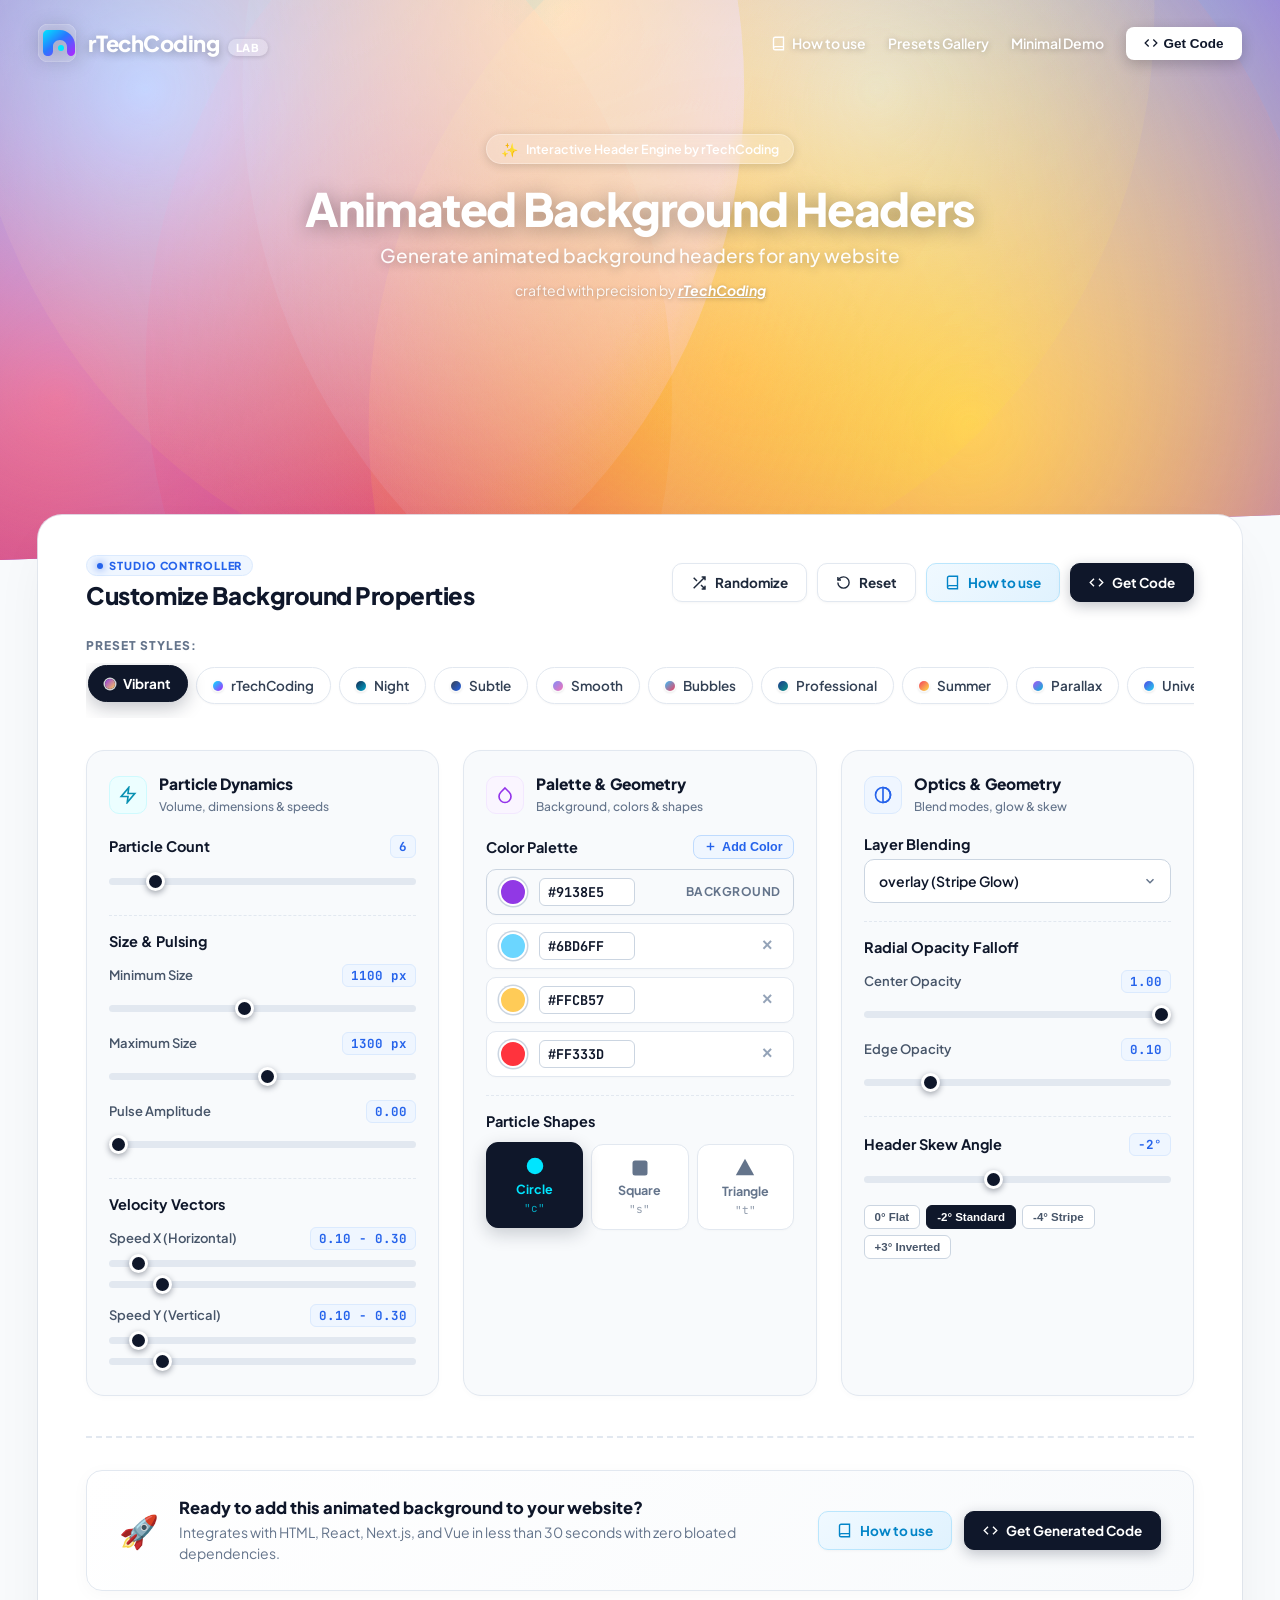
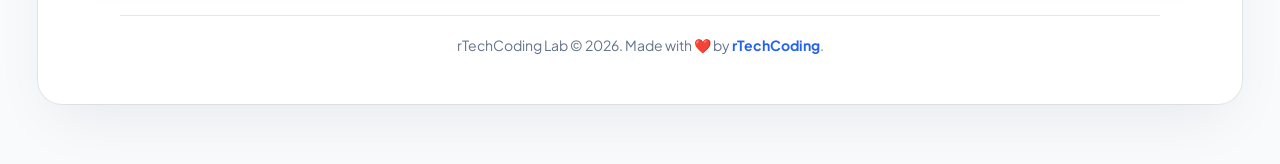
==== commit 1dd967b9: "Update index.html add" ====
--- a/index.html
+++ b/index.html
@@ -1,14 +1,14 @@
 <!DOCTYPE html>
 <html lang="en">
 <head>
-  <meta charset="utf-8"> 
+  <meta charset="utf-8">
   <title>Animated Background Headers - Generate animated background headers for any website</title>
   <meta name="description" content="Generate animated background headers for any website. Interactive tool by rTechCoding replacing Finisher Header.">
   <meta name="viewport" content="width=device-width, initial-scale=1">
   <link rel="preconnect" href="https://fonts.googleapis.com">
   <link rel="preconnect" href="https://fonts.gstatic.com" crossorigin>
   <link href="https://fonts.googleapis.com/css2?family=Plus+Jakarta+Sans:wght@400;500;600;700;800&family=JetBrains+Mono:wght@500;700&display=swap" rel="stylesheet">
-  <link rel="stylesheet" href="styles.css"> 
+  <link rel="stylesheet" href="styles.css">
   <link rel="icon" type="image/svg+xml" href="data:image/svg+xml,<svg xmlns='http://www.w3.org/2000/svg' viewBox='0 0 100 100'><defs><linearGradient id='g' x1='0%25' y1='0%25' x2='100%25' y2='100%25'><stop offset='0%25' stop-color='%2300E5FF'/><stop offset='50%25' stop-color='%232878FF'/><stop offset='100%25' stop-color='%23B323FF'/></linearGradient></defs><rect width='100' height='100' rx='24' fill='%23050918'/><path d='M25 15 C18 15 12 21 12 30 L12 70 C12 78 18 84 26 84 C34 84 40 78 40 70 L40 56 C40 48 48 40 58 40 C68 40 76 48 76 58 L76 72 C76 79 82 84 89 84 C96 84 100 79 100 72 L100 54 C100 32 82 15 60 15 Z' fill='url(%23g)' transform='scale(0.85) translate(8,8)'/></svg>">
 </head>
 <body>
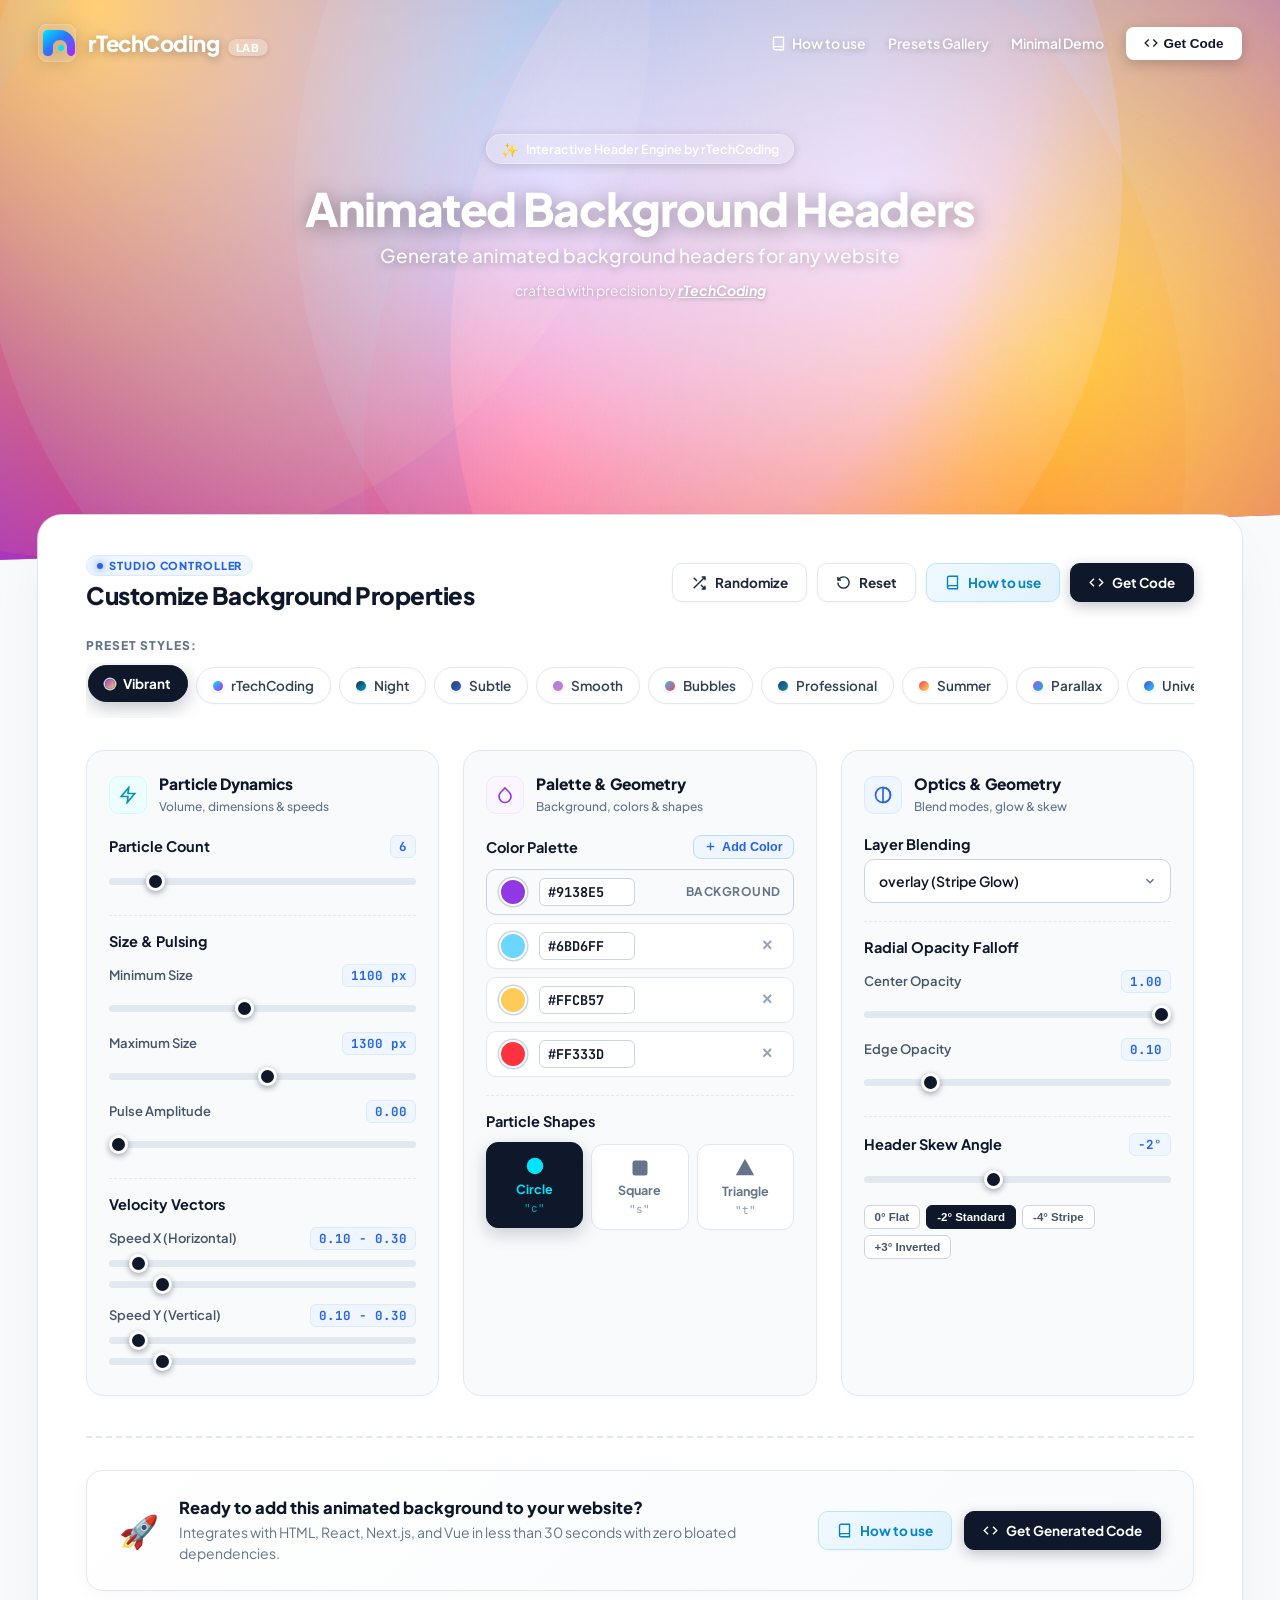
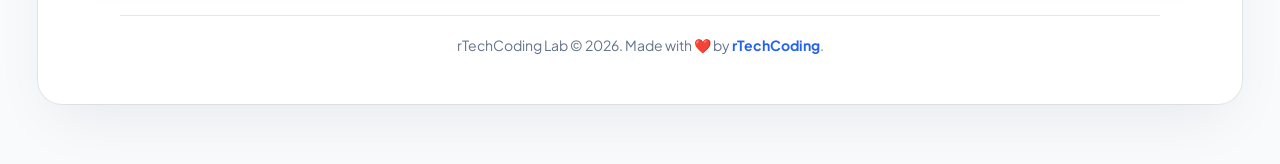
==== commit ed487fd2: "Update index.html add" ====
--- a/index.html
+++ b/index.html
@@ -12,7 +12,7 @@
   <link rel="icon" type="image/svg+xml" href="data:image/svg+xml,<svg xmlns='http://www.w3.org/2000/svg' viewBox='0 0 100 100'><defs><linearGradient id='g' x1='0%25' y1='0%25' x2='100%25' y2='100%25'><stop offset='0%25' stop-color='%2300E5FF'/><stop offset='50%25' stop-color='%232878FF'/><stop offset='100%25' stop-color='%23B323FF'/></linearGradient></defs><rect width='100' height='100' rx='24' fill='%23050918'/><path d='M25 15 C18 15 12 21 12 30 L12 70 C12 78 18 84 26 84 C34 84 40 78 40 70 L40 56 C40 48 48 40 58 40 C68 40 76 48 76 58 L76 72 C76 79 82 84 89 84 C96 84 100 79 100 72 L100 54 C100 32 82 15 60 15 Z' fill='url(%23g)' transform='scale(0.85) translate(8,8)'/></svg>">
 </head>
 <body>
-
+ 
   <!-- =========================================================================
        1. The Live Animated Header (Hero Section)
        ========================================================================= -->
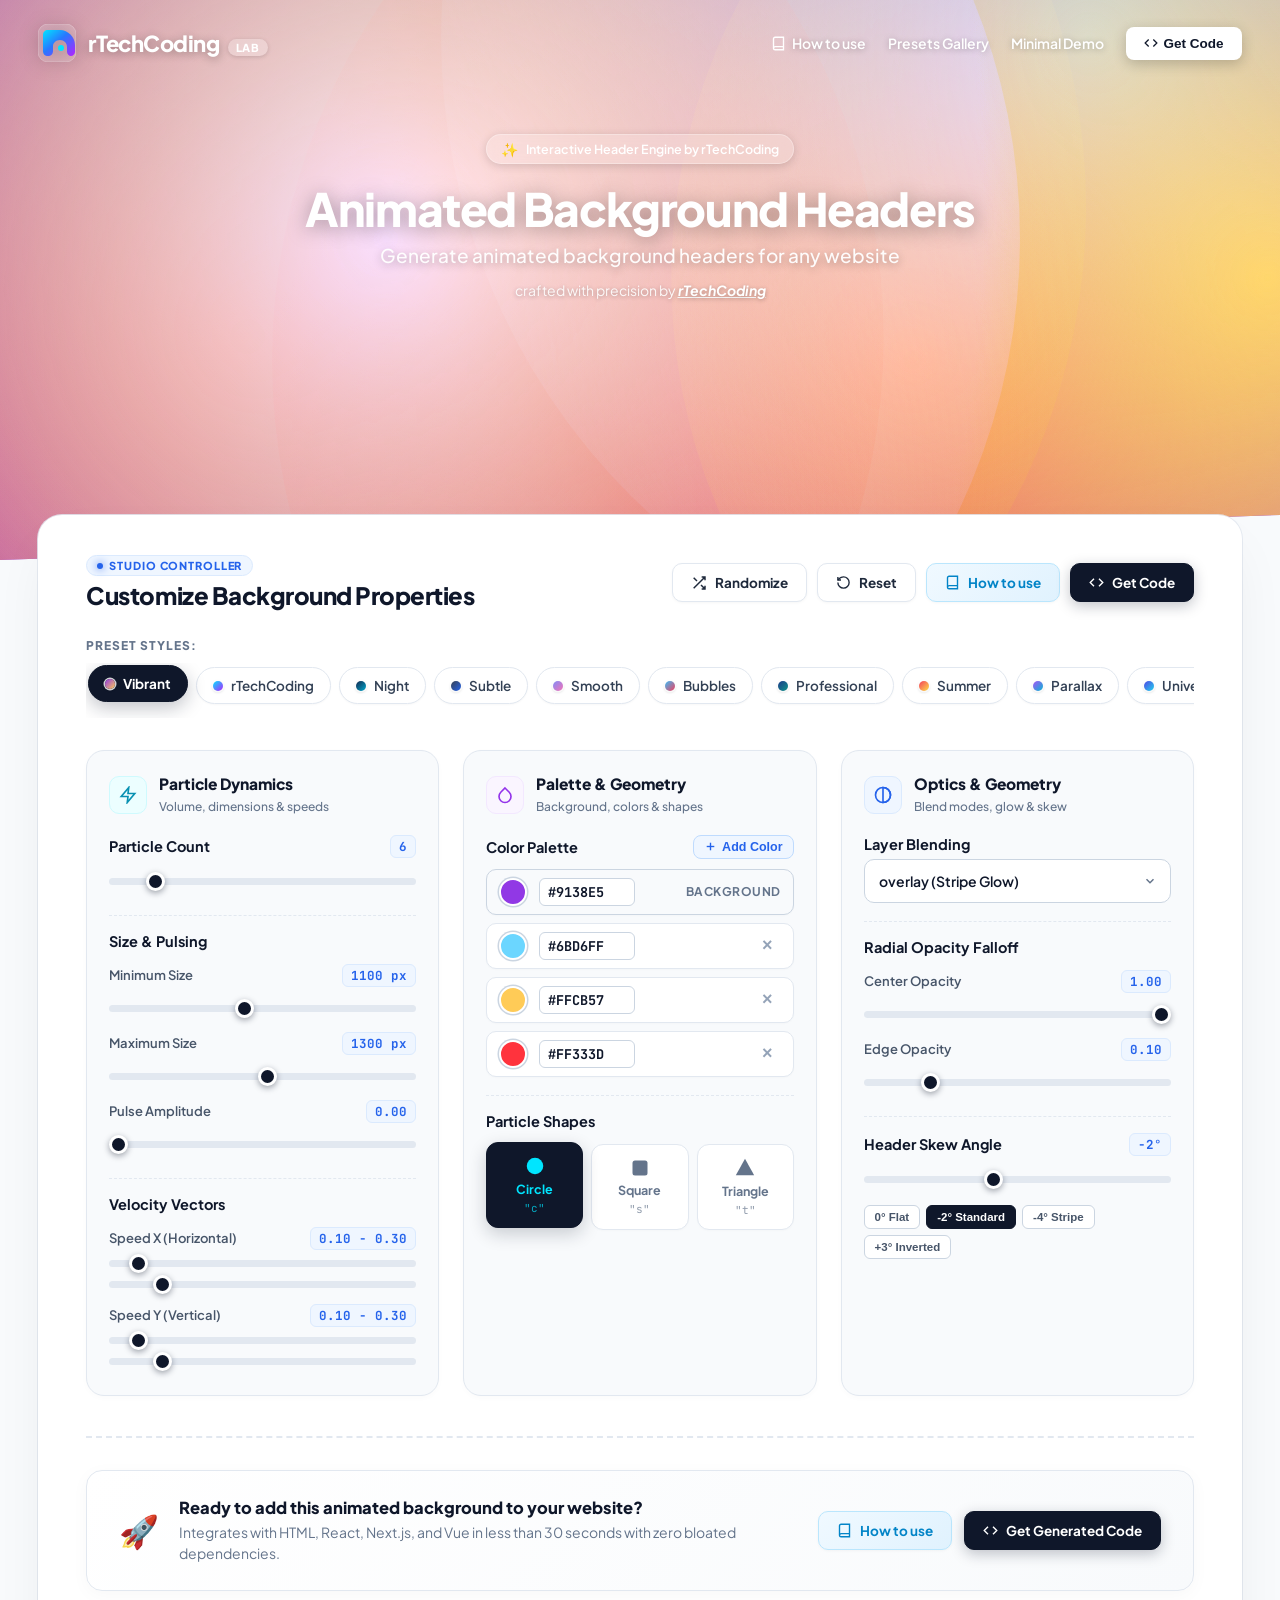
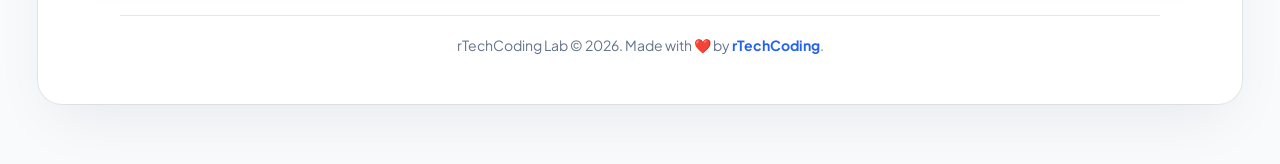
==== commit 16bd953d: "Update index.html add" ====
--- a/index.html
+++ b/index.html
@@ -14,7 +14,7 @@
 <body>
  
   <!-- =========================================================================
-       1. The Live Animated Header (Hero Section)
+       1. The Live Animated Header (Hero Section) 
        ========================================================================= -->
   <div class="header finisher-header rtechcoding-header" id="mainHeader">
     
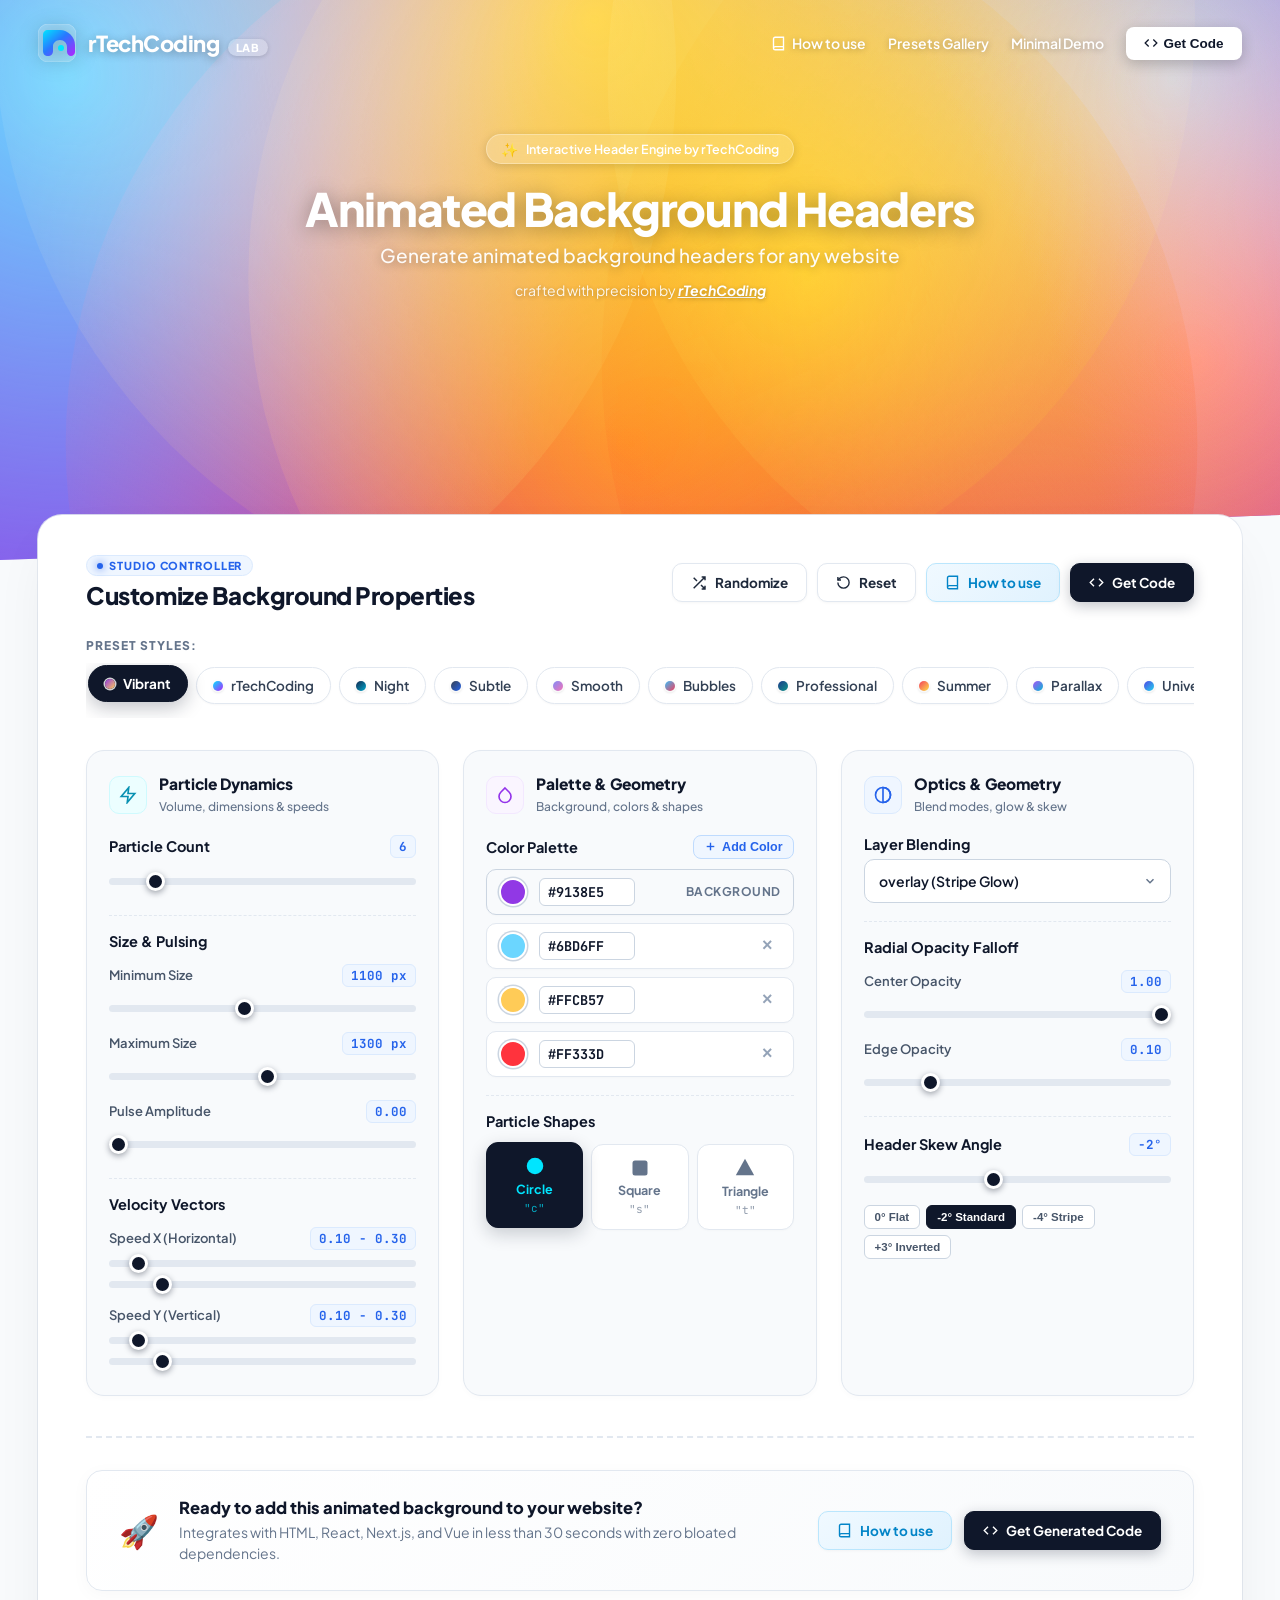
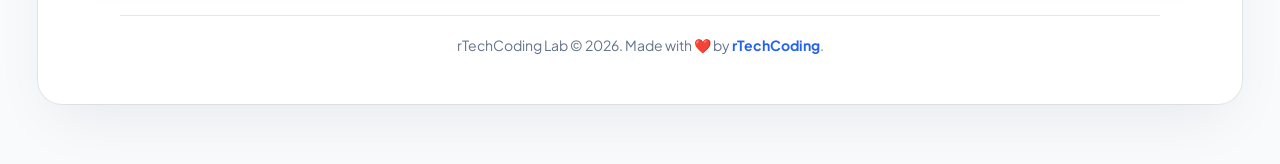
==== commit d5289d07: "Update index.html ch" ====
--- a/index.html
+++ b/index.html
@@ -12,7 +12,7 @@
   <link rel="icon" type="image/svg+xml" href="data:image/svg+xml,<svg xmlns='http://www.w3.org/2000/svg' viewBox='0 0 100 100'><defs><linearGradient id='g' x1='0%25' y1='0%25' x2='100%25' y2='100%25'><stop offset='0%25' stop-color='%2300E5FF'/><stop offset='50%25' stop-color='%232878FF'/><stop offset='100%25' stop-color='%23B323FF'/></linearGradient></defs><rect width='100' height='100' rx='24' fill='%23050918'/><path d='M25 15 C18 15 12 21 12 30 L12 70 C12 78 18 84 26 84 C34 84 40 78 40 70 L40 56 C40 48 48 40 58 40 C68 40 76 48 76 58 L76 72 C76 79 82 84 89 84 C96 84 100 79 100 72 L100 54 C100 32 82 15 60 15 Z' fill='url(%23g)' transform='scale(0.85) translate(8,8)'/></svg>">
 </head>
 <body>
- 
+   
   <!-- =========================================================================
        1. The Live Animated Header (Hero Section) 
        ========================================================================= -->
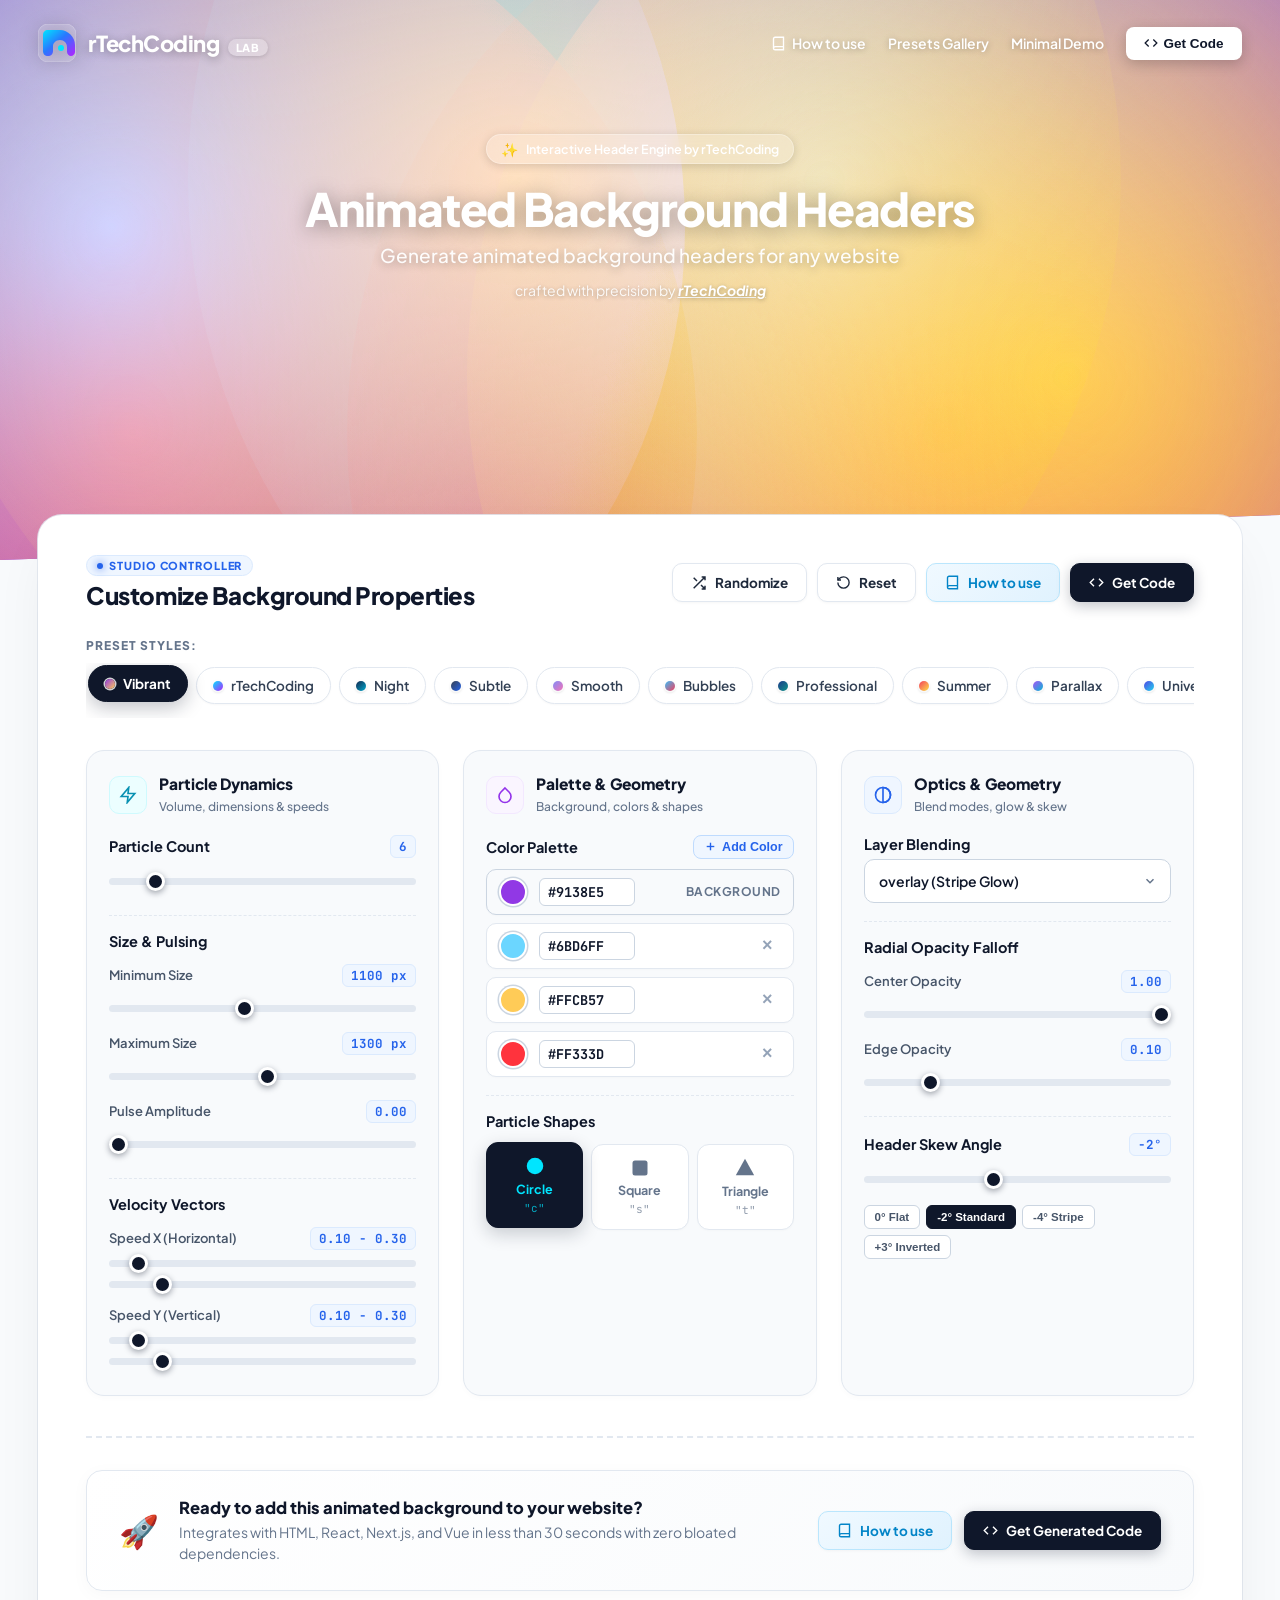
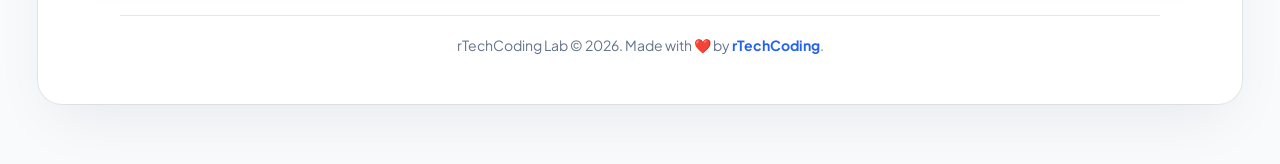
==== commit 70daef2e: "Update index.html add" ====
--- a/index.html
+++ b/index.html
@@ -2,7 +2,7 @@
 <html lang="en">
 <head>
   <meta charset="utf-8">
-  <title>Animated Background Headers - Generate animated background headers for any website</title>
+  <title>Animated Background Headers - Generate animated background headers for any website </title>
   <meta name="description" content="Generate animated background headers for any website. Interactive tool by rTechCoding replacing Finisher Header.">
   <meta name="viewport" content="width=device-width, initial-scale=1">
   <link rel="preconnect" href="https://fonts.googleapis.com">
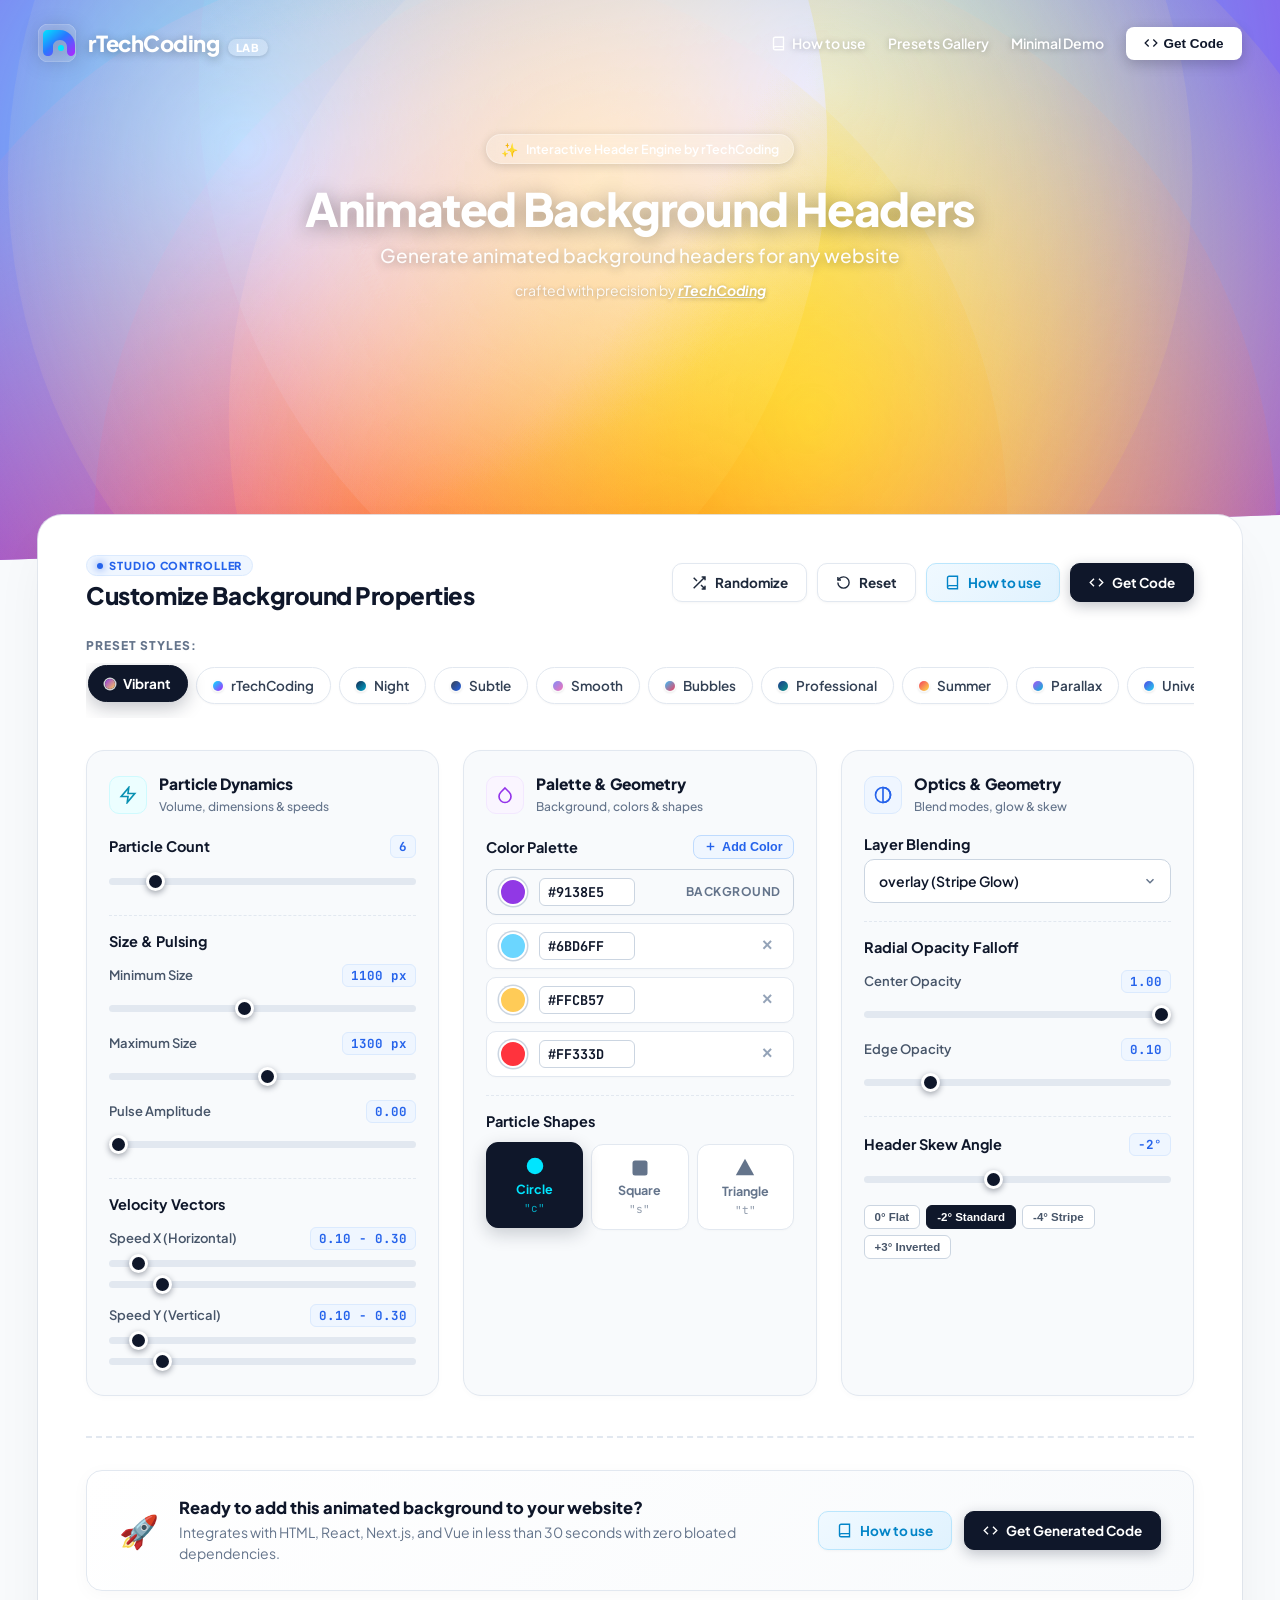
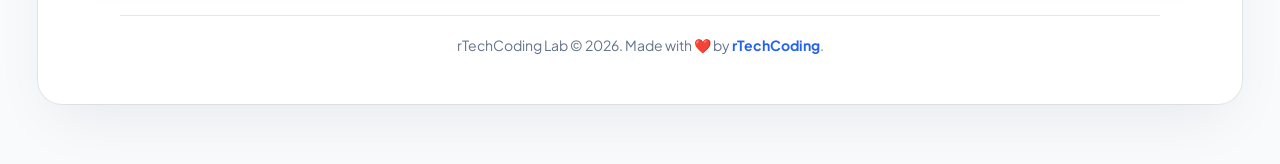
==== commit 2ee2f982: "Update index.html add" ====
--- a/index.html
+++ b/index.html
@@ -2,7 +2,7 @@
 <html lang="en">
 <head>
   <meta charset="utf-8">
-  <title>Animated Background Headers - Generate animated background headers for any website </title>
+  <title>Animated Background Headers - Generate animated background headers for any website</title>
   <meta name="description" content="Generate animated background headers for any website. Interactive tool by rTechCoding replacing Finisher Header.">
   <meta name="viewport" content="width=device-width, initial-scale=1">
   <link rel="preconnect" href="https://fonts.googleapis.com">
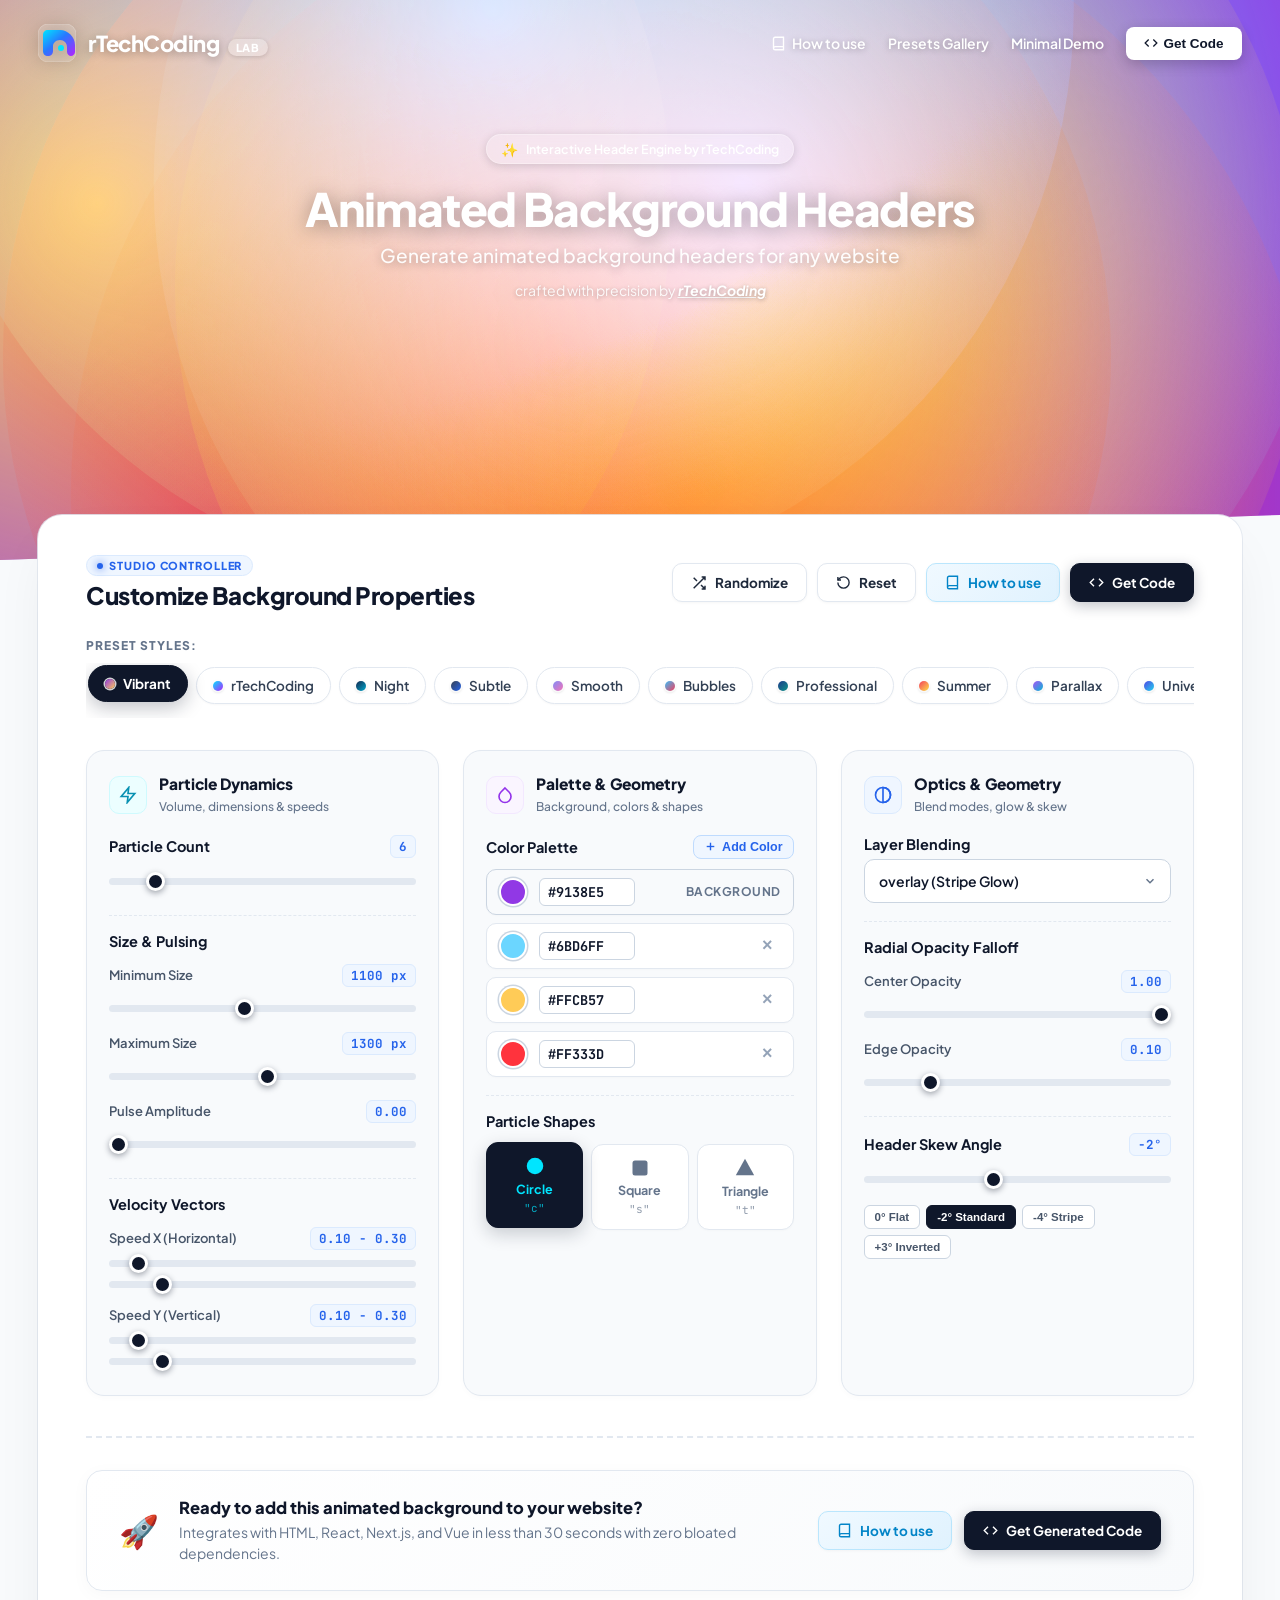
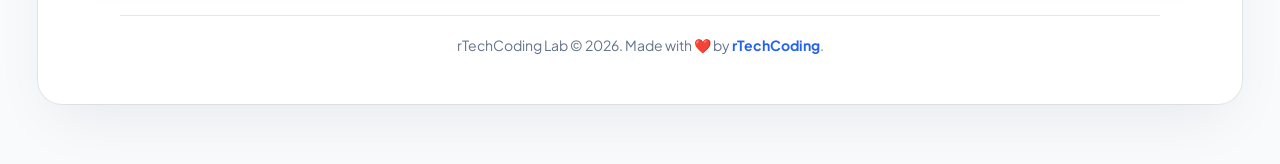
==== commit 118b07b2: "Update index.html add" ====
--- a/index.html
+++ b/index.html
@@ -12,7 +12,7 @@
   <link rel="icon" type="image/svg+xml" href="data:image/svg+xml,<svg xmlns='http://www.w3.org/2000/svg' viewBox='0 0 100 100'><defs><linearGradient id='g' x1='0%25' y1='0%25' x2='100%25' y2='100%25'><stop offset='0%25' stop-color='%2300E5FF'/><stop offset='50%25' stop-color='%232878FF'/><stop offset='100%25' stop-color='%23B323FF'/></linearGradient></defs><rect width='100' height='100' rx='24' fill='%23050918'/><path d='M25 15 C18 15 12 21 12 30 L12 70 C12 78 18 84 26 84 C34 84 40 78 40 70 L40 56 C40 48 48 40 58 40 C68 40 76 48 76 58 L76 72 C76 79 82 84 89 84 C96 84 100 79 100 72 L100 54 C100 32 82 15 60 15 Z' fill='url(%23g)' transform='scale(0.85) translate(8,8)'/></svg>">
 </head>
 <body>
-   
+     
   <!-- =========================================================================
        1. The Live Animated Header (Hero Section) 
        ========================================================================= -->
